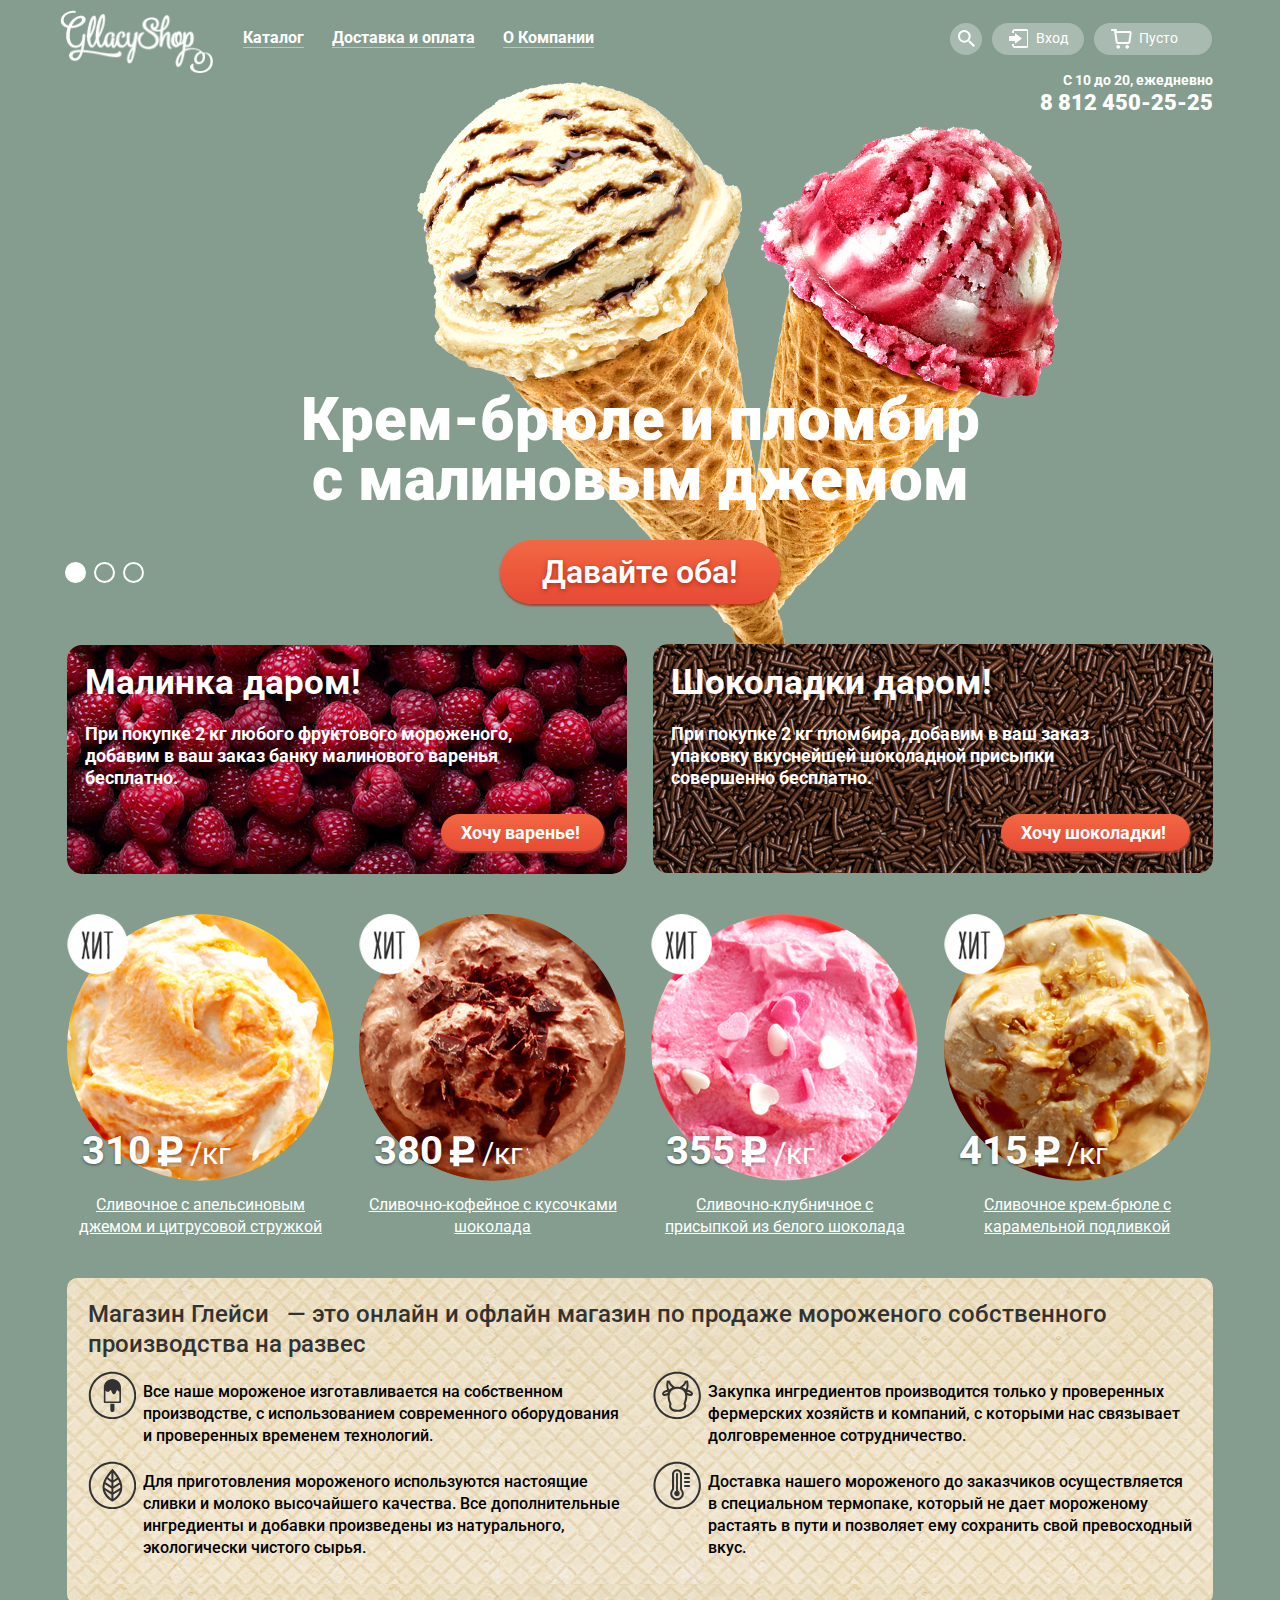
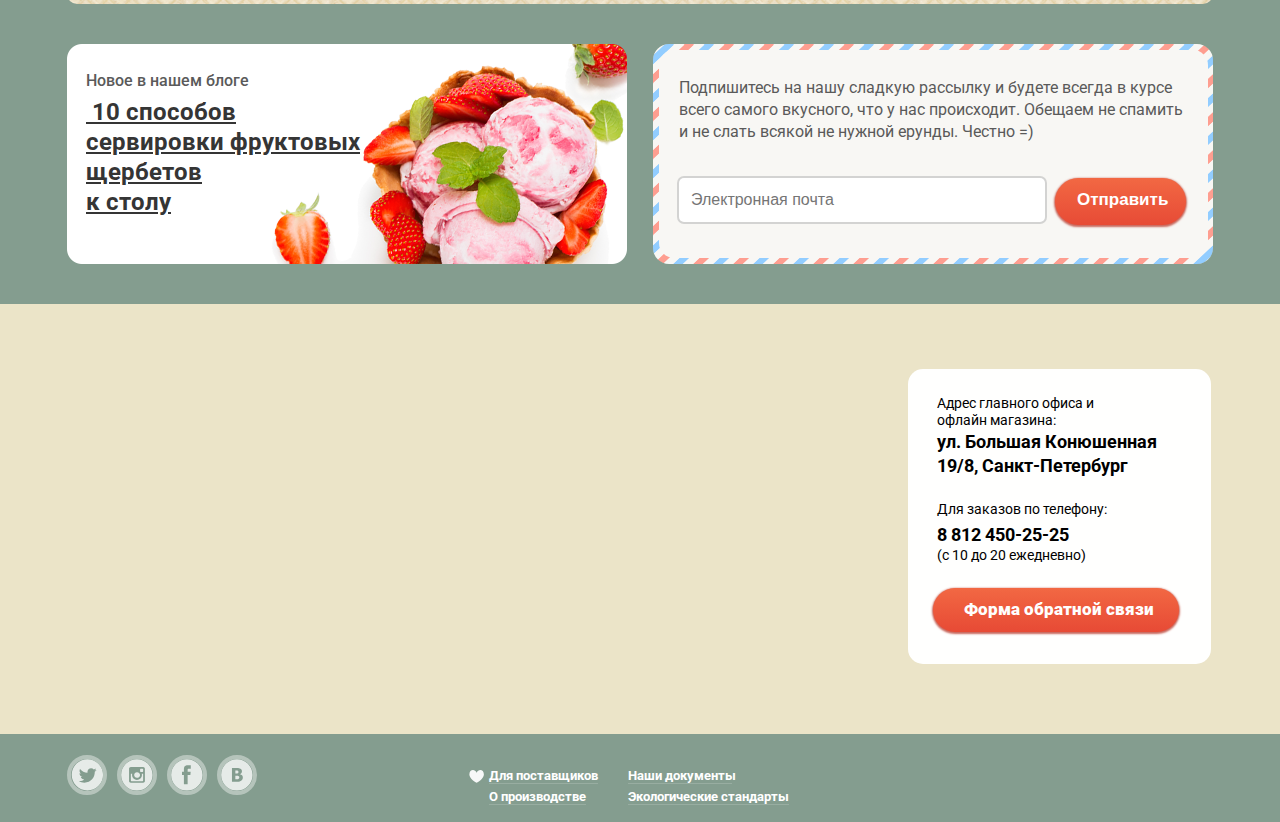
==== index.html @ 2a4ce45d "Добавил интерактивную карту с собственной меткой, подправил стили" ====
<!Doctype html>
<html lang="ru">
  <head>
    <meta charset="utf-8">
    <title>Магазин Гллейси</title>
    <link href='https://fonts.googleapis.com/css?family=Roboto:400,500,700,900,300&subset=latin,cyrillic' rel='stylesheet' type='text/css'>
    <link rel="stylesheet" href="css/normalize.css">
    <link rel="stylesheet" href="css/style.css">
  </head>
  <body>
    <input type="radio" name="toggle" id="btn-1" checked>
    <input type="radio" name="toggle" id="btn-2">
    <input type="radio" name="toggle" id="btn-3">
    <div class="container">
      <div class="background">
        <header class="main-header clearfix">
          <nav class="main-navigation clearfix">
            <img class="logo" src="img/logo.png" width="153" height="63" alt="логотип">
            <ul class="main-menu">
              <li class="catalog">
                <a class="catalog-link btn" href="#">Каталог</a>
                <ul class="sub-menu">
                  <li><a class="news" href="#">Новинки</a></li>
                  <li> <a href="catalog.html">Сливочное</a></li>
                  <li><a href="#">Щербеты</a></li>
                  <li><a href="#">Фруктовый лед</a></li>
                  <li><a class="melorin" href="#">Мелорин</a></li>
                </ul>
              </li>
              <li><a class="btn" href="#">Доставка и оплата</a></li>
              <li><a class="btn" href="#">О Компании</a></li>
            </ul>
          </nav>
          <div class="user-block">
            <ul>
              <li class="search">
                <a class="search-link" href="#">поиск</a>
                <form class="search-form" action="url" method="get">
                  <input class="form-field" id="search" type="search" name="site-search" placeholder="Что ищем?">
                  <label class="login-form__label" for="login">Что ищем?</label>
                </form>
              </li>
              <li class="enter">
                <a href="#">Вход</a>
                <form class="enter-form" action="url" method="get">
                  <div class="form-container">
                    <input class="form-field" id="login" type="email" name="email" placeholder="Электронная почта" required>
                    <label class="login-form__label" for="login">Электронная почта</label>
                  </div>
                  <div class="form-container">
                    <input class="form-field" id="pass" type="password" name="password" placeholder="Пароль" required>
                    <label class="login-form__label" for="pass">Пароль</label>
                  </div>
                  <input type="submit" value="Войти">
                  <div class="wrapper-link">
                    <a href="#">Забыли пароль?</a>
                    <a href="#">Новая регистрация</a>
                  </div>
                </form>
              </li>
              <li class="basket">
                <a class="empty" href="#">Пусто</a>

              </li>
            </ul>
            <div class="contacts">
              <p>С 10 до 20, ежедневно</p>
              <p>8 812 450-25-25</p>
            </div>
          </div>
        </header>
        </div>
        <main>
          <div class="background">
            <div class="slider">
              <div class="slide" id="slide1">
                <p class="slide-title">Крем-брюле и пломбир с малиновым джемом</p>
                <a class="slide-btn" href="#">Давайте оба!</a>
              </div>
               <div class="slide" id="slide2">
                <p class="slide-title">Шоколадный плобмир и лимонный сорбет</p>
                <a class="slide-btn" href="#">Давайте оба!</a>
              </div>
               <div class="slide" id="slide3">
                <p class="slide-title">Пломбир с помадкой и клубничный щербет</p>
                <a class="slide-btn" href="#">Давайте оба!</a>
              </div>
              <div class="slider-buttons">
                <label for="btn-1"></label>
                <label for="btn-2"></label>
                <label for="btn-3"></label>
              </div>
            </div>
            <div class="free clearfix">
              <section class="left-sale">
                <h1>Малинка даром!</h1>
                <p>При покупке 2 кг любого фруктового мороженого, добавим в ваш заказ банку малинового варенья бесплатно.</p>
                <a href="#">Хочу варенье!</a>
              </section>
              <section class="right-sale">
                <h1>Шоколадки даром!</h1>
                <p>При покупке 2 кг пломбира, добавим в ваш заказ упаковку вкуснейшей шоколадной присыпки совершенно бесплатно.</p>
                <a href="#">Хочу шоколадки!</a>
              </section>
            </div>
            <div class="hit">
              <div class="ice ice-sale">
                <img class="icecream" src="img/round-ice.png" width="267" height="267" alt="мороженное">
                <p class="price">
                  <span class="cost">310<img src="img/icon-ruble.svg" width="31" height="36" alt="ruble"></span>/кг
                </p>
                <a class="hitlink" href="#">Сливочное с апельсиновым джемом и цитрусовой стружкой</a>
                <a class="quick-view" href="#">Быстрый просмотр</a>
                <div class="view-wrapper"></div>
              </div>
              <div class="ice ice-sale">
                <img class="icecream" src="img/round-ice2.png" width="267" height="267" alt="мороженное">
                <p class="price">
                  <span class="cost">380<img src="img/icon-ruble.svg" width="31" height="36" alt="ruble"></span>/кг
                </p>
                <a class="hitlink" href="#">Сливочно-кофейное с кусочками шоколада</a>
                <a class="quick-view" href="#">Быстрый просмотр</a>
                <div class="view-wrapper"></div>
              </div>
              <div class="ice ice-sale">
                <img class="icecream" src="img/round-ice3.png" width="267" height="267" alt="мороженное">
                <p class="price">
                  <span class="cost">355<img src="img/icon-ruble.svg" width="31" height="36" alt="ruble"></span>/кг
                </p>
                <a class="hitlink" href="#">Сливочно-клубничное с присыпкой из белого шоколада</a>
                <a class="quick-view" href="#">Быстрый просмотр</a>
                <div class="view-wrapper"></div>
              </div>
              <div class="ice ice-sale">
                <img class="icecream" src="img/round-ice4.png" width="267" height="267" alt="мороженное">
                <p class="price">
                  <span class="cost">415<img src="img/icon-ruble.svg" width="31" height="36" alt="ruble"></span>/кг
                </p>
                <a class="hitlink" href="#">Сливочное крем-брюле с карамельной подливкой</a>
                <a class="quick-view" href="#">Быстрый просмотр</a>
                <div class="view-wrapper"></div>
              </div>
            </div>
            <article class="about-us clearfix">
              <h2>Магазин Глейси &nbsp; — это онлайн и офлайн магазин по продаже мороженого собственного производства на развес</h2>
              <div class="column-left">
                <p>
                  Все наше мороженое изготавливается на собственном производстве, с использованием современного оборудования и проверенных временем технологий.
                </p>
                <p>
                  Для приготовления мороженого используются настоящие сливки и молоко высочайшего качества. Все дополнительные ингредиенты и добавки произведены из натурального, экологически чистого сырья.
                </p>
              </div>
              <div class="column-right">
                <p>
                  Закупка ингредиентов  производится только у проверенных фермерских хозяйств и компаний, с которыми нас связывает долговременное сотрудничество.
                </p>
                <p>
                  Доставка нашего мороженого до заказчиков осуществляется в специальном термопаке, который не дает мороженому растаять в пути и позволяет ему сохранить свой превосходный вкус.
                </p>
              </div>
            </article>
            <div class="usefull-info clearfix">
              <div class="blog">
                <h3>Новое в нашем блоге</h3>
                <a href="#"> &nbsp;10 способов сервировки фруктовых щербетов<br> к столу</a>
              </div>
              <div class="mail-delivery">
                <div class="message-wrapper">
                  <p>
                    Подпишитесь на нашу сладкую рассылку и будете всегда в курсе всего самого вкусного, что у нас происходит. Обещаем не спамить и не слать всякой не нужной ерунды. Честно =)
                  </p>
                  <form class="message-delivery" action="url" method="get">
                    <input class="form-field" id="mail" type="email" name="email" placeholder="Электронная почта" required>
                    <label class="login-form__label" for="mail">Электронная почта</label>
                    <input type="submit" value="Отправить">
                  </form>
                </div>
              </div>
            </div>
          </div>
          <div class="map" id="map" style="width: 100%; height: 430px;">
          </div>
          <div class="background">
            <div class="contacts-form">
              <p>
                Адрес главного офиса и <br> офлайн магазина:
              <span>ул. Большая Конюшенная 19/8, Санкт-Петербург</span>
              </p>
              <p>Для заказов по телефону:
              <span>8 812 450-25-25</span>
                (с 10 до 20 ежедневно)</p>
              <a class="contact-btn" href="#">Форма обратной связи</a>
              <form class="feedback" action="url" method="get">
                <p>Мы обязательно вам ответим!</p>
                <a class="feedback-btn" href="#">Закрыть</a>
                <div class="form-container">
                  <input class="form-field" id="name" type="text" name="username" placeholder="Как вас зовут?" required>
                  <label class="login-form__label" for="name">Как вас зовут?</label>
                </div>
                <div class="form-container">
                  <input class="form-field" id="post" type="email" name="email" placeholder="Ваша почта для ответа?" required>
                  <label class="login-form__label" for="post">Ваша почта для ответа?</label>
                </div>
                <div class="form-container">
                  <textarea class="form-field" id="area" placeholder="Напишите что-нибудь..."></textarea>
                  <label class="login-form__label" for="area">Напишите что-нибудь...</label>
                </div>
                <div class="feed-btn-wrapper">
                  <input type="submit" value="Отправить">
                </div>
              </form>
            </div>
          </div>
        </main>
        <div class="background">
          <footer class="clearfix">
            <section class="social-links">
              <a class="social-btn social-btn-tw" href="#">Твиттер</a>
              <a class="social-btn social-btn-inst" href="#">Инстаграм</a>
              <a class="social-btn social-btn-fb" href="#">Facebook</a>
              <a class="social-btn social-btn-vk" href="#">ВКонтакте</a>
            </section>
            <section class="bsns-contacts">
              <div class="production">
              <a class="supplier" href="#">Для поставщиков</a>
              <a href="#">О производстве</a>
            </div>
            <div class="docs">
              <a href="#">Наши документы</a>
              <a href="#">Экологические стандарты</a>
            </div>
            </section>
          </footer>
        </div>
      </div>
    <div class="slider-preload2"></div>
    <div class="slider-preload3"></div>
    <script src="https://api-maps.yandex.ru/2.1/?lang=tr_TR" type="text/javascript"></script>
    <script type="text/javascript" src="js/script.js"></script>
  </body>
</html>
---- css/style.css ----
body {
  min-width: 1200px;
  font: 16px Roboto, Verdana, sans-serif;
  line-height: 1.4em;
  color: #000;
  background-color: #8da798;
  word-wrap: break-word;
  margin: 0 auto;
}

.background {
  position: relative;
  width: 1146px;
  margin: 0 auto;
  padding: 0 25px;
}

.clearfix::after {
  content: "";
  display: table;
  clear: both;
}

h1 {
  margin: 0;
  font-weight: bold;
  font-size: 35px;
  line-height: 41px;
}

h2 {
  font-size: 24px;
  line-height: 30px;
}


/* Slider */

body > input[type="radio"] {
  display: none;
}

.container {
  background-repeat: no-repeat;
  background-position: 416px 82px;
  transition: background-image 0.5s ease, background-color 0.5s ease;
}

.container input[type="radio"] {
  display: none;
}

.slider {
  position: relative;
  padding-top: 275px;
  margin-bottom: 40px;
  text-align: center;
  color: #fff;
}

.slide-title {
  width: 700px;
  margin: 0 auto;
  margin-bottom: 30px;
  font-weight: 900;
  font-size: 60px;
  line-height: 60px;
}

.slide-btn {
  display: inline-block;
  padding: 10px 42px;
  font-weight: 600;
  font-size: 32px;
  line-height: 44px;
  vertical-align: top;
  color: #fff;
  text-decoration: none;
  text-shadow: 0 2px 5px rgba(160, 32, 11, 0.76);

  background: #f26843;
  background:    -moz-linear-gradient(top, #f26843 0%, #e74a35 100%);
  background: -webkit-linear-gradient(top, #f26843 0%, #e74a35 100%);
  background:         linear-gradient(to bottom, #f26843 0%, #e74a35 100%);
  border-radius: 100px;
  box-shadow: 0 2px 2px rgba(172, 16, 0, 0.64);
}

.slide-btn:hover {
  background:    -moz-linear-gradient(top, #f58669 0%, #ec6f5e 100%);
  background: -webkit-linear-gradient(top, #f58669 0%, #ec6f5e 100%);
  background:         linear-gradient(to bottom, #f58669 0%, #ec6f5e 100%);
  box-shadow: 0 2px 2px rgba(172, 16, 0, 1);
}

.slide-btn:active {
  background:    -moz-linear-gradient(top, #d84732 0%, #e1613e 100%);
  background: -webkit-linear-gradient(top, #d84732 0%, #e1613e 100%);
  background:         linear-gradient(to bottom, #d84732 0%, #e1613e 100%);
  box-shadow: inset 0 2px 2px rgba(172, 16, 0, 1);
}

.slider-buttons {
  position: absolute;
  bottom: 20px;
  left: -2px;
  z-index: 20;
  font-size: 0;
}

.slider-buttons label {
  display: inline-block;
  width: 17px;
  height: 17px;
  margin-right: 8px;

  vertical-align: top;

  background-color: transparent;
  border: 2px solid #ffffff;
  border-radius: 50%;
  cursor: pointer;
}

.slider-buttons label:hover {
  background-color: rgba(255,255,255,.3);
}

.slide {
  display: none;
}

#btn-1:checked ~ .container #slide1,
#btn-2:checked ~ .container #slide2,
#btn-3:checked ~ .container #slide3 {
  display: block;
}

#btn-1:checked ~ .container label[for="btn-1"],
#btn-2:checked ~ .container label[for="btn-2"],
#btn-3:checked ~ .container label[for="btn-3"] {
  background-color: #ffffff;
}

#btn-1:checked ~ .container {
  background-color: #849d8f;
  background-image: url("../img/slider-ice-1.png");
}

#btn-2:checked ~ .container {
  background-color: #8996a6;
  background-image: url("../img/slider-ice-2.png");

}

#btn-3:checked ~ .container {
  background-color: #9d8b84;
  background-image: url("../img/slider-ice-3.png");
}

.site-wrapper:before,
.site-wrapper:after {
  content: "";
  visibility: hidden;
}

.site-wrapper:before,
.site-wrapper:after {
  background-image: url("../img/slider-ice-1.png");
}

.site-wrapper:after {
  background-image: url("../img/slider-ice-2.png");
}

/* Header */

.main-header {
  width: 1146px;
  font-size: 0px;
}

.main-navigation {
  float: left;
  width: 750px;
  font-size: 0;
}

.logo {
  width: 153px;
  margin-top: 10px;
  margin-left: -7px;
}

.main-menu {
  display: inline-block;
  margin-top: 23px;
  padding-left: 16px;
  font-size: 0px;
  vertical-align: top;
  list-style: none;
}

.main-menu > li {
  position: relative;
  display: inline-block;
  padding-bottom: 7px;
  vertical-align: top;
  font-size: 16px;
  line-height: 18px;
  font-weight: bold;
}

.main-menu .btn {
  position: relative;
  display: block;
  padding: 6px 14px;
  color: #fff;
  border-radius: 15px;
  text-decoration: none;
}

.main-menu .btn:after {
  position: absolute;
  bottom: 5px;
  right: 14px;
  left: 14px;
  display: block;
  background-color: #b2cabd;
  height: 1px;
  content: "";
}

.main-menu .btn:hover:after,
.main-menu .btn:active:after {
  display: none;
}

.main-menu > li:hover .btn {
  background: #ededed;
  color: #333;
}

.main-menu .catalog-link:active {
  background-color: #ededed;
}

.main-menu .btn:active {
  background: #ededed;
  box-shadow: inset 0 2px 1px #696969;
}

.main-menu .active {
  background: #d07058;
}

.main-menu .active.btn:after{
  display: none;
}

.catalog:hover .sub-menu {
  display: block;
}

.sub-menu {
  position: absolute;
  left: -6px;
  z-index: 3;
  display: none;
  width: 143px;
  margin-top: 7px;
  padding: 0px;
  font-size: 14px;
  line-height: 16px;
  list-style: none;
  background-color: #f8f7f4;
  border-radius: 6px;
  box-shadow: 0 15px 20px 1px rgba(0, 0, 0, 0.4);
}

.sub-menu a {
  display: block;
  margin: 0px;
  padding-top:10px;
  padding-bottom:6px;
  padding-left: 20px;
  color: #323232;
  text-decoration: none;
  font-weight: normal;
}


.sub-menu .news {
  position: relative;
  margin-bottom: 6px;
  font-weight: bold;
  border-top-left-radius: 6px;
  border-top-right-radius: 6px;
}

.sub-menu .news:after {
  position: absolute;
  left: 7px;
  bottom: -7px;
  height: 1px;
  width: 128px;
  background: #d1d0ce;
  content: "";
}

.sub-menu .melorin {
 padding-bottom: 13px;
 border-bottom-left-radius: 6px;
 border-bottom-right-radius: 6px;
}

.sub-menu a:hover {
  background: #fbded7;
}

.sub-menu a:active {
  background: #f6b5a5;
}

.sub-menu .active {
  color: #fff;
  background: #d07058;
}

.user-block {
  float: right;
  min-width: 350px;
  margin-top: 23px;
}

.user-block ul {
  padding: 0px;
  margin-left: 7px;
  font-size: 0px;
  vertical-align: top;
  list-style: none;
}

.user-block li {
  margin-right: 10px;
  padding-bottom: 5px;
  display: inline-block;
  font-size: 14px;
  line-height: 16px;
  vertical-align: top;
}

.user-block li:last-child {
  margin-right: 0px;
}

.search {
  position: relative;
  padding-left: 80px;
}

.search-link {
  position: relative;
  display: block;
  width: 32px;
  height: 32px;
  font-size: 0;
  background-color: rgba(255, 255, 255, 0.3);
  border-radius: 50%;
}

.search:hover .search-link {
  background: #f8f7f4;
}

.search:hover .search-link:before {
  background: url("../img/icon-search-hover.svg") no-repeat;
}

.search a:before {
  position: absolute;
  top: 7px;
  left: 8px;
  display: block;
  width: 32px;
  height: 32px;
  background: url("../img/icon-search.svg") no-repeat;
  content: "";
}

.search:hover .search-form {
  display: block;
}

.search-form {
  position: absolute;
  top: 35px;
  left: -228px;
  display: none;
  width: 341px;
  background: #f8f7f4;
  border-radius: 8px;
  box-shadow: 0 15px 20px 1px rgba(0, 0, 0, 0.4);
}

.search-form input[type="search"] {
  box-sizing: border-box;
  width: 310px;
  margin: 20px 15px;
  padding: 10px 13px;
  font-size: 14px;
  line-height: 24px;
  color: #323232;
  border: none;
  box-shadow: 0 0 0 2px #d3d3d2;
  border-radius: 5px;
}

.enter {
  position: relative;
}

.enter > a {
  position: relative;
  display: block;
  padding: 7px 16px 9px 44px;
  color: #ffffff;
  text-decoration: none;
  background-color: rgba(255, 255, 255, 0.3);
  border-radius: 20px;
}

.enter > a:before {
  position: absolute;
  top: 6px;
  left: 16px;
  display: block;
  width: 20px;
  height: 19px;
  background: url("../img/icon-enter.svg") no-repeat;
  content: "";
}

.enter:hover > a {
  color: #323232;
  background: #f8f7f4;
}

.enter:hover > a:before {
  background: url("../img/icon-enter-hover.svg") no-repeat;
}

.enter:hover .enter-form {
  display: block;
}

.enter-form {
  position: absolute;
  top: 35px;
  left:-182px;
  z-index: 2;
  display: none;
  width: 277px;
  min-height: 215px;
  font-size: 0;
  background: #f8f7f4;
  border-radius: 8px;
  box-shadow: 0 15px 20px 1px rgba(0, 0, 0, 0.4);

}

.form-container {
  position: relative;
}

.message-delivery {
  position: relative;
}

.enter-form input[type="email"],
.enter-form input[type="password"] {
  box-sizing: border-box;
  width: 240px;
  margin: 21px 19px 0px 19px;
  padding: 9px 13px;
  font-size: 14px;
  line-height: 24px;
  color: #323232;
  box-shadow: 0 0 0 2px #d3d3d2;
  border: none;
  border-radius: 5px;
}

.form-field:focus + .login-form__label{
  top: 1px;
  left: 25px;
  opacity: 1;
  font-size: 11px;
  color: #5b9ddf;
}



.message-delivery .form-field:focus + .login-form__label {
  top: -20px;
}

.feedback .form-field:focus + .login-form__label {
  top: -20px;
}

.form-field:not(:placeholder-shown) + .login-form__label{
  top: 1px;
  left: 25px;
  opacity: 1;
  font-size: 11px;
  color: #9a9a9a;
}

.login-form__label{
    display: block;
    position: absolute;
    top: 10px;
    left: 10px;
    transition: top 0.7s ease, opacity 0.7s ease;
    opacity: 0;
    color: #f8f7f4;
    font-size: 14px;
    cursor: text;
}



input::-webkit-input-placeholder       {opacity: 1; transition: opacity 0.7s ease;}
input::-moz-placeholder                {opacity: 1; transition: opacity 0.7s ease;}
input:-moz-placeholder                 {opacity: 1; transition: opacity 0.7s ease;}
input:-ms-input-placeholder            {opacity: 1; transition: opacity 0.7s ease;}
input:focus::-webkit-input-placeholder {opacity: 0; transition: opacity 0.7s ease;}
input:focus::-moz-placeholder          {opacity: 0; transition: opacity 0.7s ease;}
input:focus:-moz-placeholder           {opacity: 0; transition: opacity 0.7s ease;}
input:focus:-ms-input-placeholder      {opacity: 0; transition: opacity 0.7s ease;}
input:focus:placeholder { color:transparent; }


.enter-form input[type="submit"] {
  display: inline-block;
  margin: 19px 19px 0px 19px;
  padding: 10px 25px;
  font-size: 18px;
  line-height: 24px;
  color: #fefefe;
  vertical-align: top;
  background-image: linear-gradient(to bottom, #f26843 0%, #e74b36 100%);
  border: 0;
  border-radius: 20px;
  box-shadow: 0 1px 2px 1px #c9685d;
  cursor: pointer;
}


.enter .wrapper-link {
  display: inline-block;
  width: 120px;
  margin-top: 17px;
  font-size: 13px;
  line-height: 24px;
  vertical-align: top;
}

.wrapper-link a{
  color: #7a7a78;
}

.wrapper-link a:hover,
.wrapeer-link a:active {
  color: #e84d37;
}

.basket {
  position: relative;
}

.basket > a {
  position: relative;
  display: block;
  width: 73px;
  padding: 7px 0px 9px 45px;
  color: #ffffff;
  background-color: rgba(255, 255, 255, 0.3);
  border-radius: 20px;
  text-decoration: none;
}

.basket > a.empty:before {
  position: absolute;
  left: 17px;
  top: 6px;
  display: block;
  width: 21px;
  height: 20px;
  background: url("../img/icon-basket.svg") no-repeat;
  content: "";
}

.basket > a.full:before {
  position: absolute;
  left: 17px;
  top: 6px;
  display: block;
  width: 21px;
  height: 20px;
  background: url("../img/icon-basket-full.svg") no-repeat;
  content: "";
}

.basket:hover > a {
  color: #323232;
  background: #f8f7f4
}

.basket:hover > a.empty:before {
  background: url("../img/icon-basket-hover.svg") no-repeat;
}


.basket:hover > a.empty:before {
  background: url("../img/icon-basket-full.svg") no-repeat;
}

.basket:hover .basket-form {
  display: block;
}

.basket-form {
  position: absolute;
  top: 35px;
  left: -422px;
  z-index: 2;
  display: none;
  width: 540px;
  color: #333333;
  background: #f8f7f4;
  border-radius: 5px;
  box-shadow: 0 15px 20px 1px rgba(0, 0, 0, 0.4);
}

.product {
  padding-top: 20px;
  font-size: 0px;
  line-height: 0px;
}

.product img {
  border-radius: 50%;
}

.product a {
  position: relative;
  display: inline-block;
  padding-left: 40px;
  padding-top: 10px;
  font-size: 0px;
  line-height: 16px;
  vertical-align: top;
}

.product a:before, .product a:after {
  position: absolute;
  top: 17px;
  left: 15px;
  width: 14px;
  height: 1px;
  background: #000;
  content: "";
}

.product a:before {
  transform: rotate(45deg);
}

.product a:after {
  transform: rotate(-45deg);
}

.product span {
  display: inline-block;
  padding-top: 10px;
  vertical-align: top;
  font-size: 13px;
  line-height: 16px;
}

.product span:first-of-type {
  width: 220px;
  margin-left: 13px;
  margin-right: 29px
}

.product span:nth-of-type(2) {
  margin-right: 28px;
}

.total-price {
  position: relative;
  margin-top: 30px;
  padding: 0 14px;
  font-size: 15px;
  line-height: 18px;
  text-align: right;
}

.total-price:before {
  position: absolute;
  top: -14px;
  left: 15px;
  width: 510px;
  height: 1px;
  background: #cacac7;
  content: "";
}

.btn-wrapper {
  display: block;
  margin-top: 15px;
  margin-right: 15px;
  margin-bottom: 20px;
  text-align: right;
}

.btn-wrapper input[type="submit"] {
  padding: 10px 15px;
  color: #fff;
  font-size: 18px;
  line-height: 24px;
  border: 0;
  border-radius: 25px;
  background-image: linear-gradient(to bottom, #f26843 0%, #e74b36 100%);
  box-shadow: 0 1px 2px 1px #c9685d;
  cursor: pointer;
}

.contacts {
  float: left;
  width: 350px;
  margin-top: 12px;
  color: #fff;
  text-align: right;

}

.contacts p:first-child {
  margin: 0;
  font-size: 14px;
  line-height: 16px;
  font-weight: bold;
}

.contacts p:last-child {
  font-size: 22px;
  line-height: 24px;
  margin: 0;
  margin-top: 3px;
  font-weight: 900;
}

/*index.html*/


.free {
  margin-bottom: 40px;
}

.left-sale {
  box-sizing: border-box;
  float: left;
  width: 560px;
  padding-top: 18px ;
  padding-right: 23px ;
  padding-left: 18px;
  color: #fff;
  border-radius: 15px;
  background-color: #bd2d45;
  background: url("../img/bg-raspberry.png") no-repeat;
  background-position: 22% center;

}

.left-sale p {
  margin: 20px 30px 25px 0px;
  font-size: 18px;
  line-height: 22px;
  font-weight: bold;
}

.left-sale a {
  box-sizing: border-box;
  float: right;
  margin-bottom: 23px;
  padding: 10px 24px 10px 20px;
  color: #fff;
  font-size: 18px;
  line-height: 17px;
  font-weight: bold;
  text-decoration: none;
  border-radius: 25px;
  background-image: linear-gradient(to top, #e74a35 0%, #f26843 100%);
  box-shadow: 1px 2px 2px 0 #9e4535;
}

.right-sale {
  box-sizing: border-box;
  float: right;
  width: 560px;
  padding-top: 18px ;
  padding-right: 23px ;
  padding-left: 18px;
  color: #fff;
  border-radius: 15px;
  background-color: #6c4029;
  background: url("../img/bg-chocolate.png") no-repeat;
  background-position: 81% 46%;
}


.right-sale p {
  margin: 20px 30px 25px 0px;
  font-size: 18px;
  line-height: 22px;
  font-weight: bold;
}

.right-sale a {
  box-sizing: border-box;
  float: right;
  margin-bottom: 23px;
  padding: 10px 24px 10px 20px;
  color: #fff;
  font-size: 18px;
  line-height: 17px;
  font-weight: bold;
  text-decoration: none;
  border-radius: 25px;
  background-image: linear-gradient(to top, #e74a35 0%, #f26843 100%);
  box-shadow: 1px 2px 2px 0 #9e4535;
}

.left-sale a:hover,
.right-sale a:hover {
  background-image: linear-gradient(to top, #ec6e5d 0%, #f58669 100%);
  box-shadow: 0 1px 2px #ac1000;
}

.left-sale a:active,
.right-sale a:active {
  background-image: linear-gradient(to top, #e1613e 0%, #d74531 100%);
  box-shadow: inset 0 2px 2px #942718;
}

.hit {
  margin-bottom: 3.49%;
  font-size: 0px;
  z-index: 4;
}

.ice:hover .view-wrapper, .ice:hover .quick-view {
  display: block;
}

.ice:hover .ice-name {
  text-decoration: none;
}

.ice {
  position: relative;
  display: inline-block;
  width: 267px;
  margin-right: 2.2%;
  margin-bottom: 40px;
  font-size: 16px;
  line-height: 22px;
  vertical-align: top;
}

.ice img {
  z-index: 2;
}

.ice:nth-child(4n) {
  margin-right: 0px;
}



.ice:last-child,
.ice:nth-last-child(2),
.ice:nth-last-child(3),
.ice:nth-last-child(4) {
  margin-bottom: 0;
}

.icecream {
  position: relative;
  margin-bottom: 7px;
  border-radius: 50%;
  z-index: 3;
}

.ice-sale {
  position: relative;
  z-index: 3
}

.ice-sale:before {
  position: absolute;
  z-index: 4;
  width: 22.84%;
  height: 22.84%;
  background: url("../img/hit.png") no-repeat;
  content: "";
}

.price {
  position: absolute;
  top: 214px;
  left: 15px;
  margin: 0px;
  color: #fff;
  font-size: 30px;
  line-height: 45px;
  z-index: 3;
}

.price img {
  width: 31px;
  height: 36px;
  margin-bottom: 2px;
  margin-left: 4px;
  margin-right: 4px;
  vertical-align: middle;

}

.cost {
  font-size: 40px;
  font-weight: bold;
  z-index: 3;
  text-shadow: 0 1px 3px rgba(0, 0, 0, 0.5);
}

.ice a {
  position: relative;
  display: block;
  color: #fff;
  z-index: 3;
  font-size: 16px;
  line-height: 22px;
  text-align: center;
  padding: 0px 5px;
}

.view-wrapper {
  position: absolute;
  display: none;
  top: -5px;
  left:-5px;
  z-index: 1;
  width: 105%;
  height: 125%;
  text-decoration: none;
  border-radius: 10px;
  background-color: rgba(255,255,255,0.3);
}



.ice .ice-name {
  position: relative;
  z-index: 3;
}

.ice .quick-view {
  position: absolute;
  bottom: -60px;
  left: 35px;
  z-index: 4;
  display: none;
  padding: 12px 20px;
  font-size: 18px;
  line-height: 24px;
  text-decoration: none;
  border-radius: 25px;
  background-image: linear-gradient(to bottom, #f26843 0%, #e74b36 100%);
  box-shadow: 0 2px 2px 0 #be401a;
}

.quick-view:hover,
.btn-wrapper input[type="submit"]:hover,
.enter-form input[type="submit"]:hover,
.left-sale a:hover,
.right-sale a:hover,
.message-wrapper input[type="submit"]:hover,
.contacts-form .contact-btn:hover,
.feed-btn-wrapper input[type="submit"]:hover {
  background-image: linear-gradient(to top, #ec6e5d 0%, #f58669 100%);
  box-shadow: 0 20px 20px rgba(0, 0, 0, 0.4);

}

.quick-view:active,
.btn-wrapper input[type="submit"]:active,
.enter-form input[type="submit"]:active,
.left-sale a:active,
.right-sale a:active,
.message-wrapper input[type="submit"]:active,
.contacts-form .contact-btn:active,
.feed-btn-wrapper input[type="submit"]:active {
  background: linear-gradient(to bottom, #d84732 0%, #e1613e 100%);
  box-shadow: inset 0 2px 2px rgba(172, 16, 0, 1);
}

.about-us {
  box-sizing:border-box;
  width: 1146px;
  padding: 21px;
  margin-bottom: 40px;
  background-color: #ede2c8;
  background: #ede0c3 url("../img/waffle-pattern.png");
  border-radius: 10px;
}

.about-us h2 {
  margin: 0;
  margin-bottom: 22px;
  color: #323232;
  /*margin-left: 20px;*/
  margin-right: 20px;
  font-weight: 500;
}

.column-left {
  box-sizing: border-box;
  float: left;
  margin-right: 1.1%; /*12px*/
  width: 48.86%; /*560px*/
  /*padding-left: 1.74%;/*20px*/*/
}

.column-right {
  box-sizing: border-box;
  float: right;
  margin-left: 1.1%;
  width: 48.86%; /*560px*/
}

.column-left p, .column-right p {
  position: relative;
  margin: 0;
  margin-bottom: 24px;
  padding-left: 55px;
  font-size: 16px;
  line-height: 22px;
  font-weight: 500;
}

.column-left p:before,
.column-right p:before {
  position: absolute;
  top: -10px;
  left: 0px;
  width: 48px;
  height: 48px;
  content: "";
}

.column-left p:nth-child(1):before {
  background: url('../img/icon-ice.svg');
}

.column-left p:nth-child(2):before {
  background: url('../img/icon-leaf.svg');
}


.column-right p:nth-child(1):before {
  background: url('../img/icon-cow.svg');
}

.column-right p:nth-child(2):before {
  background: url('../img/icon-thermometr.svg');
}

.usefull-info {
  margin-bottom: 40px;
}

.blog {
  box-sizing: border-box;
  float: left;
  width: 560px;
  min-height: 220px;
  padding: 26px 256px 0px 19px;
  background: url("../img/bg-raspberry2.png");
}

.blog h3 {
  margin: 0;
  margin-bottom: 5px;
  color: #5a5a5a;
  font-size: 16px;
  font-weight: 500;
}

.blog a {
  display: block;
  color: #353535;
  font-size: 24px;
  font-weight: 700;
  line-height: 30px;
}

.blog a:hover, .blog a:active {
  color: #e84d37;
}

.mail-delivery {
  box-sizing: border-box;
  float: right;
  z-index: 2;
  width: 560px;
  padding: 6px;
  color: #5a5a5a;
  font-weight: 400px;
  border-radius: 16px;
  background: url("../img/message-pattern.png"), #fff;
}

.message-wrapper {
  box-sizing: border-box;
  width: 549px;
  max-height: 208px;
  padding:11px 20px;
  background-color: #f8f7f4;
  border-radius: 15px;
}

.message-wrapper p {
  margin-bottom: 35px;
  color: #5a5a5a;
  font-size: 16px;
  font-weight: 400;
  line-height: 1.375em;
}

.message-wrapper form {
  font-size: 0px;
}

.feedback.pop-window {
  display: block;
}

.message-wrapper input[type="email"] {
  box-sizing: border-box;
  display: inline-block;
  width: 366px;
  margin: 0;
  margin-right: 10px;
  margin-bottom: 36px;
  padding-top: 10px;
  padding-bottom: 10px;
  padding-left: 12px;
  color: #323232;
  font-size: 16px;
  line-height: 24px;
  vertical-align: top;
  box-shadow: 0 0 0 2px #d3d3d2;
  border: none;
  border-radius: 5px;
}

.message-wrapper input[type="email"]:hover,
.search-form input[type="search"]:hover,
.enter-form input[type="email"]:hover,
.enter-form input[type="password"]:hover,
.feedback input[type="text"]:hover,
.feedback input[type="email"]:hover,
 .feedback textarea:hover {
   box-shadow: 0 0 0 2px #c7c6c5;
   outline: none;
 }

 .message-wrapper input[type="email"]:focus,
 .search-form input[type="search"]:focus,
 .enter-form input[type="email"]:focus,
 .enter-form input[type="password"]:focus,
 .feedback input[type="text"]:focus,
 .feedback input[type="email"]:focus,
 .feedback textarea:focus {
   box-shadow: 0 0 0 2px #8fbdec;
   outline: none;
  }

.message-wrapper input[type="submit"] {
  display: inline-block;
  padding:10px 18px 13px 22px;
  color: #fff;
  font-size: 17px;
  line-height: 24px;
  vertical-align: top;
  font-weight: 700;
  border: 0;
  border-radius: 40px;
  background-color: #e94e37;
  background-image: linear-gradient(to bottom, #f26843 0%, #e74b36 100%);
  box-shadow: 0 1px 2px 1px #c9685d;
  cursor: pointer;
}

.map {
  height: 430px;
  background-color: #ebe4c8;
  background-repeat: no-repeat;
  background-size: 100% 100%;
}

.contacts-form {
  box-sizing: border-box;
  position: absolute;
  bottom: 70px;
  right: 2.3%;
  width: 303px;
  padding: 26px 25px 12px 25px;
  font-weight: 400;
  background-color: rgba(255, 255, 255, 0.98);
  border-radius: 15px;
}

.contacts-form p {
  padding: 0px 4px;
  margin: 0;
  margin-bottom: 23px;
  font-size: 14px;
  line-height: 1.25em;
}

.contacts-form span {
  display: block;
  font-size: 18px;
  line-height: 24px;
  font-weight: bold;
}

.contacts-form p:last-of-type span {
  margin-top: 5px;
}

.contact-btn {
  box-sizing: border-box;
  display: inline-block;
  height: 44px;
  margin-bottom: 20px;
  padding: 9px 25px 13px 31px;
  color: #fefefe;
  font-size: 17px;
  font-weight: 900;
  line-height: 1.5em;
  border: 0;
  background-color: #e84d37;
  background-image: linear-gradient(to top, #e74a35 0%, #f26843 100%);
   box-shadow: 0 1px 2px 1px #c9685d;
  border-radius: 40px;
  cursor: pointer;
  text-decoration: none;
}

@keyframes bounce {
  0%   {
    transform: translateY(-2000px);
  }
  70%  {
    transform: translateY(50px);
  }
  90%  {
    transform: translateY(-20px);
  }
  100% {
    transform: translateY(0);
  }
}


.feedback {
  position: fixed;
  top:10%;
  left:50%;
  right: 50%;
  z-index: 2;
  display: none;
  width: 477px;
  margin-left: -15.5%;
  border-radius: 12px;
  background: #f8f7f4;
  animation: bounce 0.6s;
}

.feedback p {
  display: inline-block;
  margin: 19px 62px 21px 22px;
  font-size: 24px;
  line-height: 28px;
  font-weight: 500;
  vertical-align: top;
}

.feedback a {
  position: relative;
  display: inline-block;
  margin-top: 17px;
  padding-right: 35px;
  font-size: 0;
  vertical-align: top;
}

.feedback a:after,
.feedback a:before {
  position: absolute;
  top: -60px;
  left: 425px;
  width: 23px;
  height: 23px;
  background: #000;
  background: url("../img/icon-del.svg") no-repeat;
  content: "";
}

/*.feedback a:after {
  transform: rotate(45deg);
}

.feedback a:before {
  transform: rotate(-45deg);
}*/


.feedback input[type="text"],
.feedback input[type="email"] {
  box-sizing: border-box;
  display: block;
  width: 267px;
  margin-bottom: 20px;
  margin-left: 24px;
  padding: 10px 15px;
  color: #323232;
  box-shadow: 0 0 0 2px #d3d3d2;
  border: none;
  border-radius: 5px 4px 4px 5px;
}

.feedback textarea {
  box-sizing: border-box;
  margin-bottom: 20px;
  margin-left: 24px;
  width: 428px;
  min-height: 155px;
  color: #323232;
  border: 1px solid #d3d3d2;
  border-radius: 8px;
  resize: none;
}

.feedback .feed-btn-wrapper {
  text-align: right;
}

.feed-btn-wrapper input[type="submit"] {
  box-sizing: border-box;
  width: 139px;
  color: #fff;
  font-size: 18px;
  line-height: 24px;
  padding: 10px 25px;
  margin-right: 24px;
  margin-bottom: 27px;
  border: 10px;
  border-radius: 25px;
  background-image: linear-gradient(to top, #e74a35 0%, #f26843 100%);
  box-shadow: 0 1px 2px 1px #c9685d;
  cursor: pointer;
}

footer {
  margin-top: 20px;
}

footer a:hover,
footer a:active {
  color: #ffbc9e;
}

.social-links {
  float: left;
  width: 267px;
  margin-right: 28px;
  padding:
}

.social-btn {
  display: inline-block;
  width: 32px;
  height: 32px;
  margin-right: 6px;
  font-size: 0;
  border: 4px solid #c2cec7;
  border-radius: 50%;
  opacity: 0.8;
}

.social-btn:hover {
  color: #fff;
  opacity: 1;
}

.social-btn:active {
  opacity: 0.7;
  box-shadow: inset 0 2px 1px #888;
  color: rgba(255, 255, 255, 0.99);
}

.social-btn-tw {
  background-image: url("../img/icon-tw.svg");
   background-repeat: no-repeat;
}

.social-btn-inst {
  background-image: url("../img/icon-inst.svg");
   background-repeat: no-repeat;

}

.social-btn-fb {
  background: url("../img/icon-fb.svg");
   background-repeat: no-repeat;
}

.social-btn-vk {
  background: url("../img/icon-vk.svg");
   background-repeat: no-repeat;
}

.bsns-contacts {
  box-sizing: border-box;
  float: left;
  width: 560px;
  font-size: 0px;
  padding: 13px 127px;
}

.bsns-contacts a {
  position: relative;
  display: block;
  margin-bottom: 3px;
  color: white;
  font-size: 13px;
  line-height: 18px;
  font-weight: 700;
  text-decoration: none;
}

.bsns-contacts a::after {
  position: absolute;
  bottom: 1px;
  right: 0px;
  left: 0px;
  display: block;
  background-color: #98ada1;
  height: 1px;
  content: "";
}

.production a:last-child::after {
  right: 12px;
}

.docs a:first-child::after {
  right: 57px;
}

.bsns-contacts a:hover:after, .bsns-contacts a:active:after  {
   background-color: #ffbc9e;
}

.production .supplier:first-child:before {
   position: absolute;
   margin-top: 3px;
   margin-left: -20px;
   height: 13px;
   width:15px;
   background: url("../img/icon-heart.svg") no-repeat;
   content: "";
}


.production {
  display: inline-block;
  vertical-align: top;
  margin-right: 30px;
  }

  .production a:first-child {
    position: relative;
  }

  .docs {
  box-sizing: border-box;
  display: inline-block;
  vertical-align: top;
}

/* catalog.html */

.breadcrumbs {
  float: left;
  width: 560px;
  margin-bottom: 2px;
  margin-top: 15px;
  font-family: "roboto-regular";
  font-size: 0px;
  line-height: 0;
}

.breadcrumbs ul {
  display: inline-block;
  padding: 0;
  font-size: 0;
  line-height: 0;
  vertical-align: top;
  list-style: none;
}

.breadcrumbs li {
  position: relative;
  display: inline-block;
  padding-right: 20px;
  color: white;
  font-size: 14px;
  line-height: 16px;
  font-weight: 400;
  vertical-align: top;
}

.breadcrumbs li::after {
    position: absolute;
    top: -1px;
    right: 7px;
    display: block;
    content: "»";
}

.breadcrumbs li:last-child::after {
  content: "";
}

.breadcrumbs a {
  position: relative;
  color: #fff;
  margin: 0;
  padding: 0;
  text-decoration: none;
}

.breadcrumbs a::after {
  position: absolute;
  bottom: 1px;
  right: 0px;
  left: 0px;
  display: block;
  background-color: #aebeb5;
  height: 1px;
  content: "";
}

.breadcrumbs a:hover,
.breadcrumbs a:active {
  color: #ffbc9e;
}

.bsns-contacts a:hover:after, .bsns-contacts a:active:after  {
   background-color: #ffbc9e;
  }

.catalog-heading {
  color: white;
  font-size: 35px;
  font-weight: 700;
  line-height: 1.875em;
  margin-bottom: 28px;
}

.choice-form {
  box-sizing: border-box;
  width: 860px;
  margin-bottom: 40px;
  color: #fff;
  font-size: 0px;
  font-weight: normal;
}

.choice-form input,
.choice-form select,
.choice-form label {
  display: block;
}

.choice-wrapper {
  position: relative;
  display: inline-block;
  border-radius: 40px;
  font-size: 14px;
  line-height: 16px;
  margin-right: 16px;
  margin-bottom: 18px;
  vertical-align: top;
}

.choice-form p {
  margin: 0;
  margin-bottom: 6px;
  margin-left: 16px;
}

.choice-form select {
  display: block;
  padding: 10px 32px 10px 14px;
  color: #fff;
  font-size: 16px;
  line-height: 18px;
  border-radius: 20px;
  border: 0px;
  background-color: rgba(255,255,255,0.3);
  -webkit-appearance: none;
  -moz-appearance: none;
  -ms-appearance: none;
  appearance: none;
  cursor: pointer;
}

.choice-form select:hover {
   color: #323232;
   background-color: #ffffff;
}

.choice-wrapper:first-child:after{
  position: absolute;
  top: 40px;
  right: 15px;
  border-top: 4px solid #fff;
  border-right: 4px solid transparent;
  border-left: 4px solid transparent;
  cursor: pointer;
  content: "";
}

.choice-form select:hover {
  background-color: white;
  color: #343434;
  font-size: 16px;
}

.price-controls label {
  display: inline-block;
  color: #fff;
  font-size: 16px;
  line-height: 18px;
  vertical-align: top;
  cursor: pointer;
}

.price-controls input {
  display: inline-block;
  width: 40px;
  color: inherit;
  vertical-align: top;
  text-align: center;
  border: none;
  background: none;
  outline: none;
  cursor: pointer;
  margin-bottom: 2px;
}

.price-controls {
  padding-left: 15px;
  margin-right: 15px;
  color: #fff;
  font-size: 0px;
}

.price-controls span {
  font-size: 14px;
}

.range-controls {
  position: relative;
  padding: 17px 15px;
  border-radius: 20px;
  background: rgba(255, 255, 255, 0.3);
}

.filter-price__scale {
  box-sizing: border-box;
  width: 100%;
  height: 4px;
  background-color: rgba(255, 255, 255, 0.5);
  cursor: pointer;
}

.filter-price__range {
  position: relative;
  margin-left: 20%;
  width: 51%;
  height: inherit;
  background-color: #f8f7f4;
}

.filter-price__toggle {
  position: absolute;
  top: 50%;
  width: 20px;
  height: 20px;
  background-color: #f8f7f4;
  border-radius: 50%;
  box-shadow: 0 2px 2px rgba(0, 0, 0, 0.1);
}

.filter-price__toggle:hover {
  width: 22px;
  height: 22px;
}

.filter-price__toggle-min {
  left: 0;
  -webkit-transform: translateX(-50%) translateY(-50%);
      -ms-transform: translateX(-50%) translateY(-50%);
          transform: translateX(-50%) translateY(-50%);
}

.filter-price__toggle-max {
  left: 80px;
  -webkit-transform: translateX(50%) translateY(-50%);
      -ms-transform: translateX(50%) translateY(-50%);
          transform: translateX(50%) translateY(-50%);
}


.radio-wrapper {
  padding: 12px 17px 10px 16px;
  font-size: 0px;
  background-color: rgba(255,255,255,0.3);
  border-radius: 20px;
}

.choice-form input[type="radio"] {
  display: none;
}

.radiobtn label {
  position: relative;
  display: inline-block;
  margin-right: 20px;
  padding-left: 30px;
  font-size: 16px;
  line-height: 18px;
  vertical-align: top;
  cursor: pointer;
}


.radiobtn label:before {
  position: absolute;
  display: block;
  left: -1px;
  height: 12px;
  width: 12px;
  border: 3px solid #aabbb1;
  border-radius: 50%;
  box-shadow: 0 0 0 1px #fff;
  content: "";
}

.radiobtn label:hover:before,
 .filers label:hover:before {
   box-shadow: 0 0 0 1.5px #fff;
 }


.radiobtn label:last-child {
  margin: 0;
}

.radio-wrapper input[type="radio"]:checked + label:before {
  background-color: #fff;
}

.choice-wrapper:nth-child(3) {
  margin: 0;
}

.filters {
  padding: 10px 16px 10px 15px;
  font-size: 0px;
  border-radius: 20px;
  background-color: rgba(255,255,255,0.3);
}

.filters input {
  display: none;
}

.filters label {
  position: relative;
  display: inline-block;
  margin-right: 20px;
  padding-left: 32px;
  font-size: 16px;
  line-height: 18px;
  vertical-align: top;
  cursor: pointer;
}

.filters label:before {
  position: absolute;
  display: block;
  top: -1px;
  left: 3px;
  width: 20px;
  height: 20px;
  border: 1px solid #fff;
  border-radius: 3px;
  content: "";
}

.filters label:after {
    position: absolute;
    top: 5px;
    left: 9px;
    z-index: 1;
    width: 9px;
    height: 5px;
    display: none;
    content: "";
    border: 2px solid #fff;
    border-top-style: none;
    border-right-style: none;
    transform: rotate(-45deg);
}


.filters input[type="checkbox"]:checked + label:after {
  display: block;
}


.filters label:last-child {
  margin: 0;
}

.form-btn input[type="submit"]:hover {
   color: #000;
   background-color: #fbfcfb;
 }
.form-btn input[type="submit"]:active {
  color: #000;
  background-color: #eaeaea;
  box-shadow: inset 0 2px 1px #696969;
  }

.form-btn {
  display: inline-block;
  margin-bottom: 40px;
  margin-top: 20px;
  vertical-align: top;
}

.form-btn input[type="submit"] {
  padding: 10px 26px;
  color: #fff;
  font-size: 16px;
  line-height: 18px;
  border: 0px;
  border-radius: 20px;
  background-color: rgba(255, 255, 255, 0.19);
  border: 2px solid white;
}

.form-btn input[type="submit"]:hover {
  color: #363636;
  background-color: rgba(255, 255, 255, 0.99);
}

.form-btn input[type="submit"]:active {
  color: #363636;
  background-color: #ededed;
  box-shadow: inset 0 2px 1px dimgrey;
}

.goods {
  margin-bottom: 80px;
  font-size: 0px;
}

.paginator {
  float: right;
  width: 190px;
  font-size: 0;
  margin-bottom: 37px;
}

.prev {
  display: inline-block;
  width: 11px;
  height: 11px;
  margin-right: 12px;
  font-size: 0px;
  vertical-align: middle;
  border: 2px solid #fff;
  border-top-style: none;
  border-right-style: none;
  transform: rotate(45deg);

}

.page-btn {
  box-sizing: border-box;
  display: inline-block;
  text-decoration: none;
  width: 26px;
  height: 25px;
  margin-right: 2px;
  color: #fff;
  font-size: 16px;
  line-height: 26px;
  vertical-align: middle;
  text-align: center;
  border-radius: 50%

}

.page-btn:hover {
   background-color: rgba(255,255,255,.3);
 }

 .page-btn:active {
   color: #000;
   background-color: #ffffff;
   box-shadow: inset 0 2px 1px #696969;
 }

.page-btn:last-child {
  margin: 0;
}

.next {
  display: inline-block;
  width: 11px;
  height: 11px;
  margin-left: 12px;
  font-size: 0px;
  vertical-align: middle;
  border: 2px solid #fff;
  border-bottom-style: none;
  border-left-style: none;
  transform: rotate(45deg);
}

.paginator .active {
  color: #000;
  background-color:  #fff;
}

.pre {
  width: 1146px;
  height: 1px;
  opacity: 0.3;
  background-color: white;
}
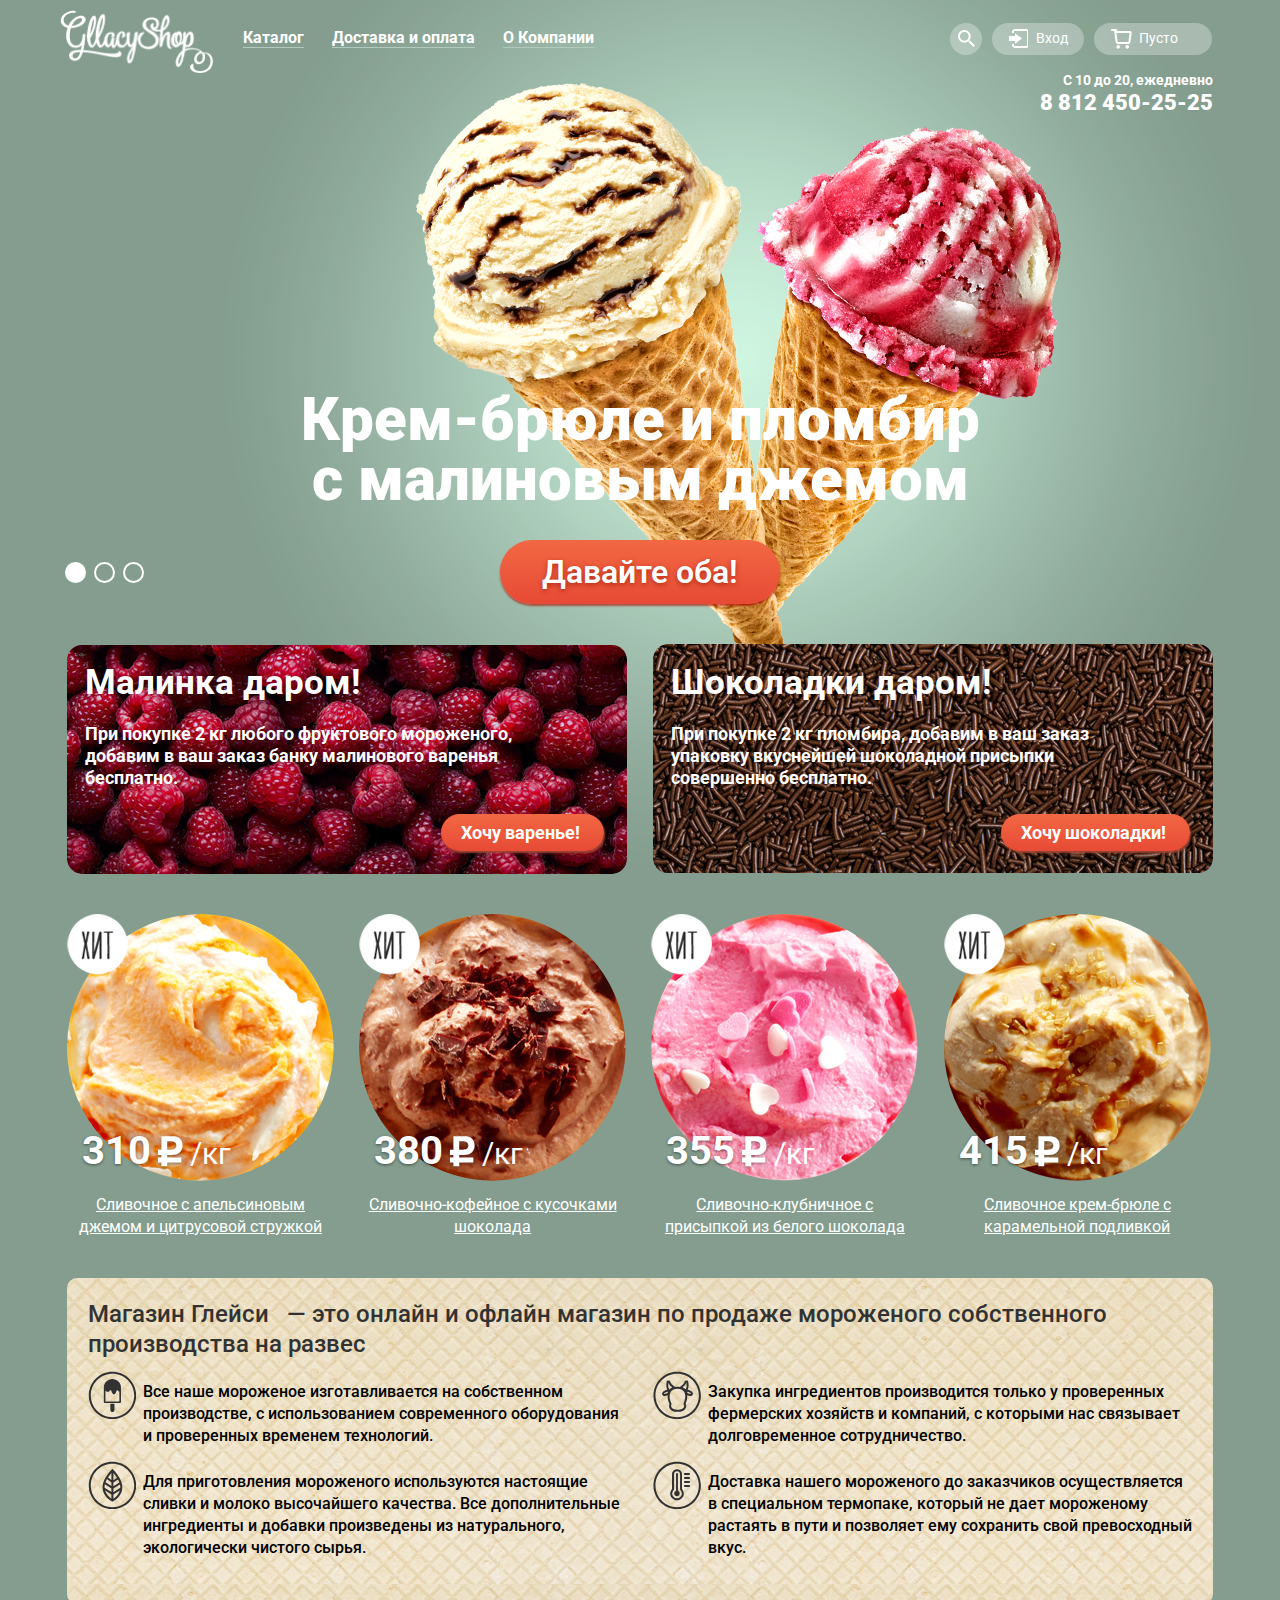
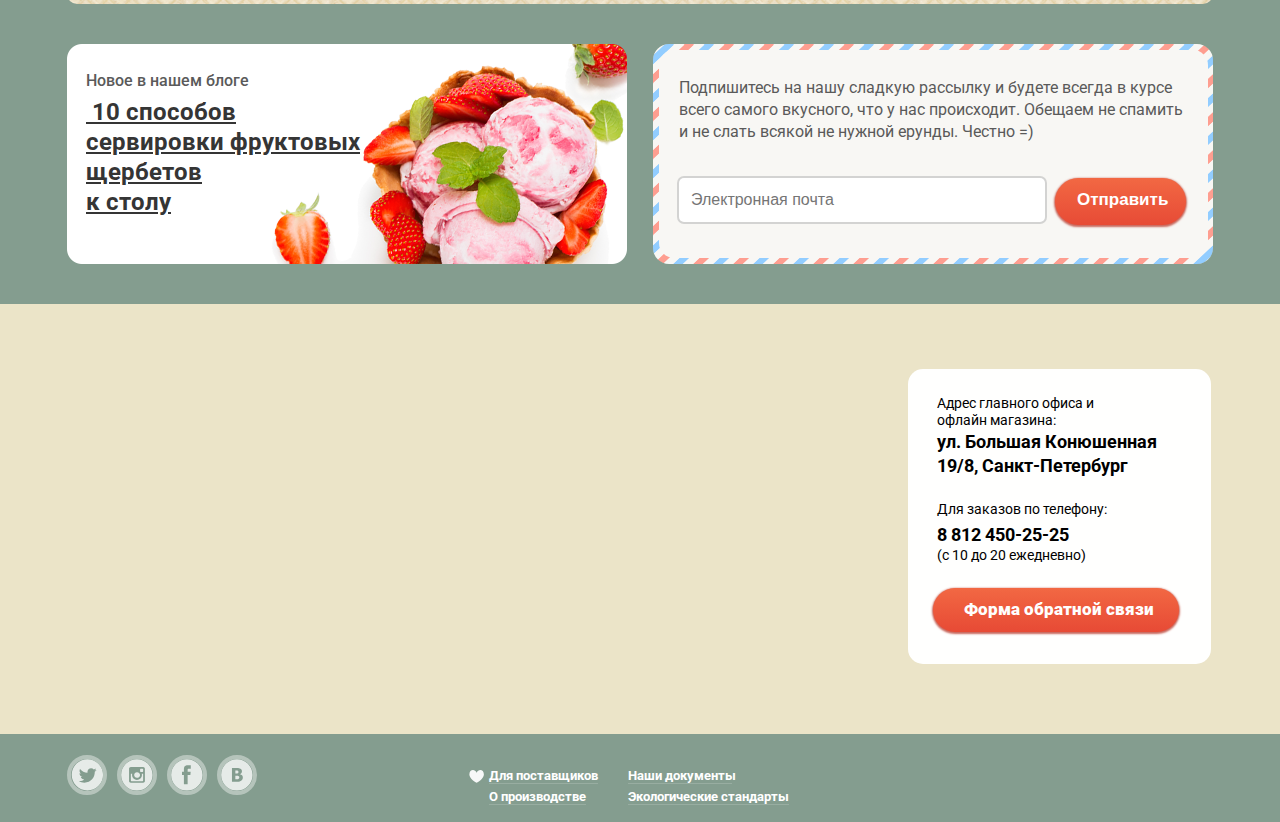
==== commit 2c796b90: "минимизация js файла. корректировка стилей" ====
--- a/index.html
+++ b/index.html
@@ -215,13 +215,13 @@
         </main>
         <div class="background">
           <footer class="clearfix">
-            <section class="social-links">
+            <div class="social-links">
               <a class="social-btn social-btn-tw" href="#">Твиттер</a>
               <a class="social-btn social-btn-inst" href="#">Инстаграм</a>
               <a class="social-btn social-btn-fb" href="#">Facebook</a>
               <a class="social-btn social-btn-vk" href="#">ВКонтакте</a>
-            </section>
-            <section class="bsns-contacts">
+            </div>
+            <div class="bsns-contacts">
               <div class="production">
               <a class="supplier" href="#">Для поставщиков</a>
               <a href="#">О производстве</a>
@@ -230,13 +230,13 @@
               <a href="#">Наши документы</a>
               <a href="#">Экологические стандарты</a>
             </div>
-            </section>
+          </div>
           </footer>
         </div>
       </div>
     <div class="slider-preload2"></div>
     <div class="slider-preload3"></div>
-    <script src="https://api-maps.yandex.ru/2.1/?lang=tr_TR" type="text/javascript"></script>
-    <script type="text/javascript" src="js/script.js"></script>
+    <script src="https://api-maps.yandex.ru/2.1/?lang=ru_RU" type="text/javascript"></script>
+    <script type="text/javascript" src="js/script.min.js"></script>
   </body>
 </html>
--- a/css/style.css
+++ b/css/style.css
@@ -42,7 +42,7 @@
 
 .container {
   background-repeat: no-repeat;
-  background-position: 416px 82px;
+  background-position: 216px 0px;
   transition: background-image 0.5s ease, background-color 0.5s ease;
 }
 
@@ -239,10 +239,12 @@
 .main-menu > li:hover .btn {
   background: #ededed;
   color: #333;
+
 }
 
 .main-menu .catalog-link:active {
   background-color: #ededed;
+  text-decoration: none;
 }
 
 .main-menu .btn:active {
@@ -301,7 +303,7 @@
 .sub-menu .news:after {
   position: absolute;
   left: 7px;
-  bottom: -7px;
+  bottom: -5px;
   height: 1px;
   width: 128px;
   background: #d1d0ce;
@@ -324,6 +326,7 @@
 
 .sub-menu .active {
   color: #fff;
+  height: 28px;
   background: #d07058;
 }
 
@@ -623,7 +626,7 @@
 }
 
 
-.basket:hover > a.empty:before {
+.basket:hover > a:before {
   background: url("../img/icon-basket-full.svg") no-repeat;
 }
 
@@ -969,6 +972,10 @@
   text-decoration: none;
   border-radius: 10px;
   background-color: rgba(255,255,255,0.3);
+}
+
+.ice:hover a {
+  text-decoration: none;
 }
 
 
@@ -1281,7 +1288,7 @@
     transform: translateY(50px);
   }
   90%  {
-    transform: translateY(-20px);
+    transform: translateY(-10px);
   }
   100% {
     transform: translateY(0);
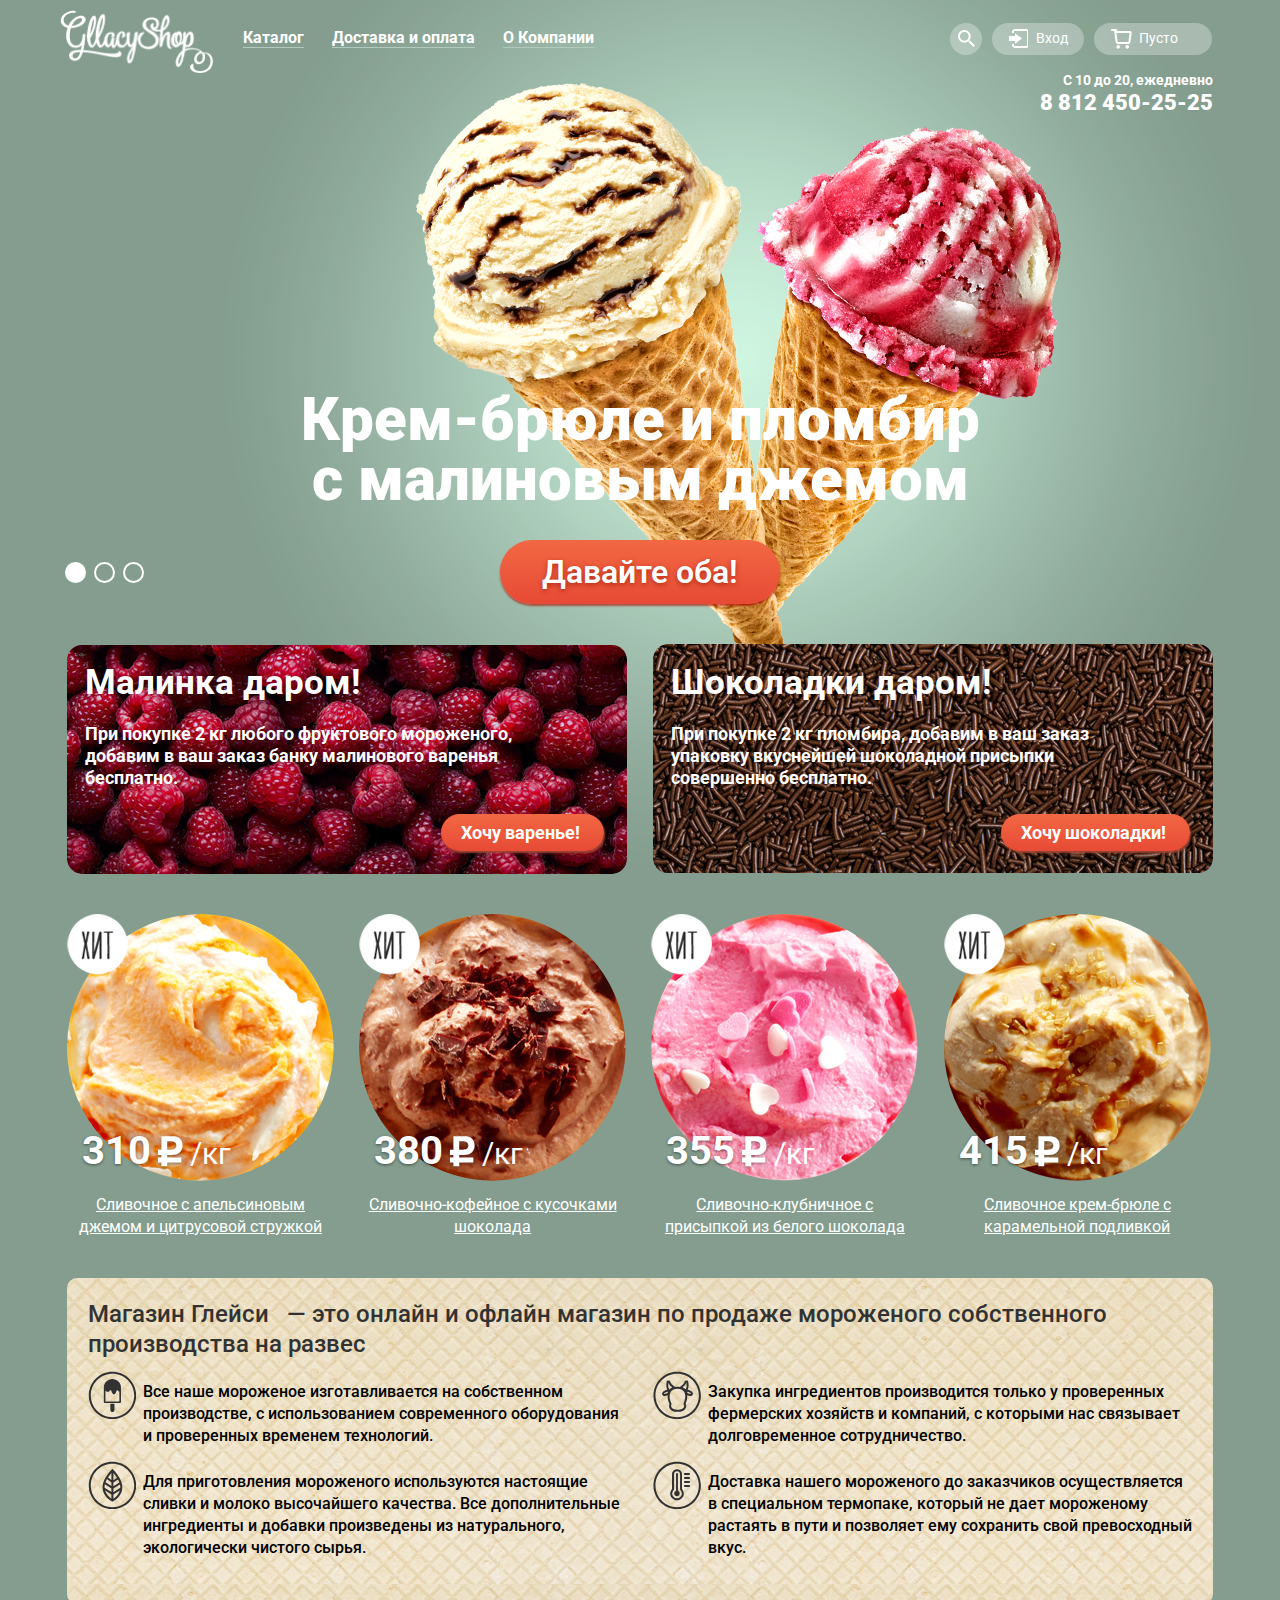
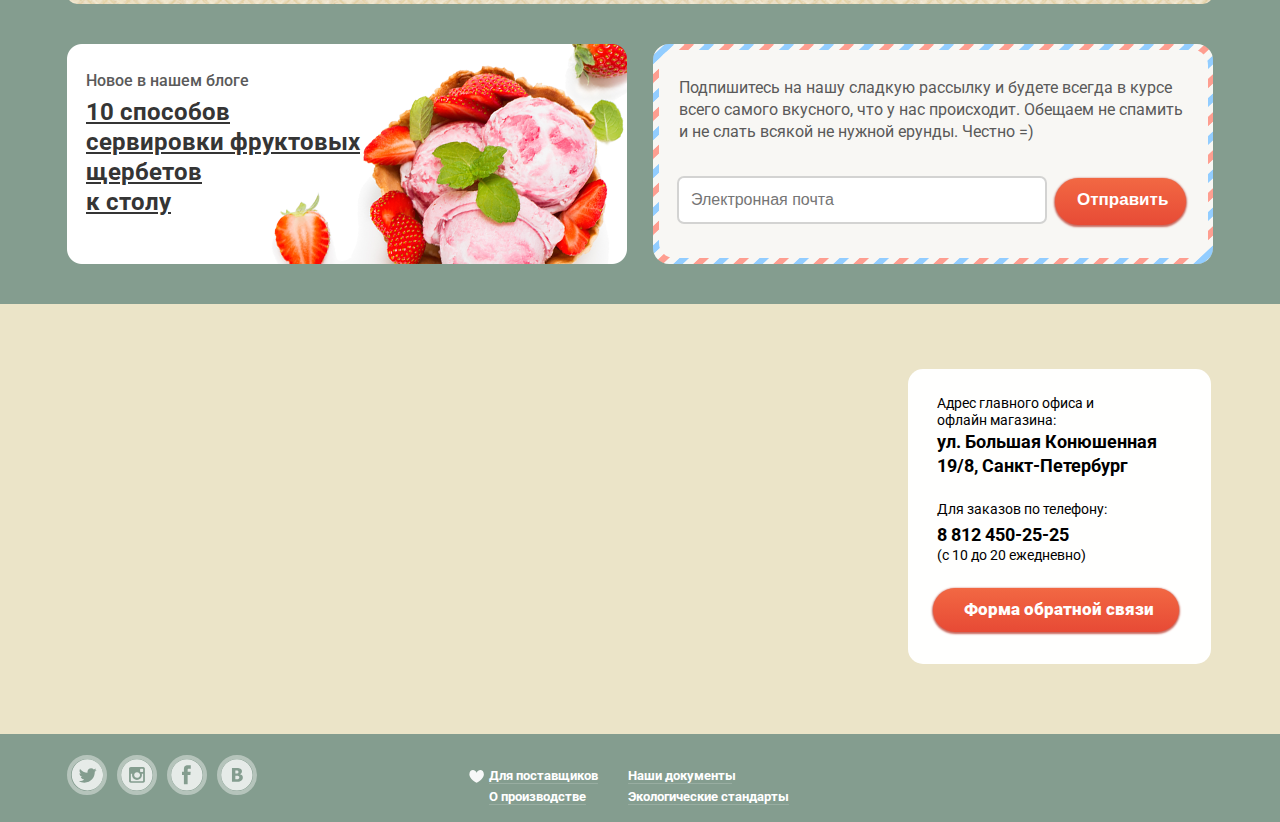
==== commit 593775e9: "поправил поведение всплывающего окна" ====
--- a/index.html
+++ b/index.html
@@ -163,7 +163,7 @@
             <div class="usefull-info clearfix">
               <div class="blog">
                 <h3>Новое в нашем блоге</h3>
-                <a href="#"> &nbsp;10 способов сервировки фруктовых щербетов<br> к столу</a>
+                <a href="#"> 10 способов сервировки фруктовых щербетов<br> к столу</a>
               </div>
               <div class="mail-delivery">
                 <div class="message-wrapper">
--- a/css/style.css
+++ b/css/style.css
@@ -172,6 +172,7 @@
 .site-wrapper:after {
   background-image: url("../img/slider-ice-2.png");
 }
+
 
 /* Header */
 
@@ -502,8 +503,6 @@
   color: #5b9ddf;
 }
 
-
-
 .message-delivery .form-field:focus + .login-form__label {
   top: -20px;
 }
@@ -532,8 +531,6 @@
     cursor: text;
 }
 
-
-
 input::-webkit-input-placeholder       {opacity: 1; transition: opacity 0.7s ease;}
 input::-moz-placeholder                {opacity: 1; transition: opacity 0.7s ease;}
 input:-moz-placeholder                 {opacity: 1; transition: opacity 0.7s ease;}
@@ -544,7 +541,6 @@
 input:focus:-ms-input-placeholder      {opacity: 0; transition: opacity 0.7s ease;}
 input:focus:placeholder { color:transparent; }
 
-
 .enter-form input[type="submit"] {
   display: inline-block;
   margin: 19px 19px 0px 19px;
@@ -559,7 +555,6 @@
   box-shadow: 0 1px 2px 1px #c9685d;
   cursor: pointer;
 }
-
 
 .enter .wrapper-link {
   display: inline-block;
@@ -624,7 +619,6 @@
 .basket:hover > a.empty:before {
   background: url("../img/icon-basket-hover.svg") no-repeat;
 }
-
 
 .basket:hover > a:before {
   background: url("../img/icon-basket-full.svg") no-repeat;
@@ -766,8 +760,8 @@
   font-weight: 900;
 }
 
+
 /*index.html*/
-
 
 .free {
   margin-bottom: 40px;
@@ -1301,7 +1295,7 @@
   top:10%;
   left:50%;
   right: 50%;
-  z-index: 2;
+  z-index: 5;
   display: none;
   width: 477px;
   margin-left: -15.5%;
@@ -1395,6 +1389,9 @@
   cursor: pointer;
 }
 
+
+/*footer*/
+
 footer {
   margin-top: 20px;
 }
@@ -1522,6 +1519,7 @@
   display: inline-block;
   vertical-align: top;
 }
+
 
 /* catalog.html */
 
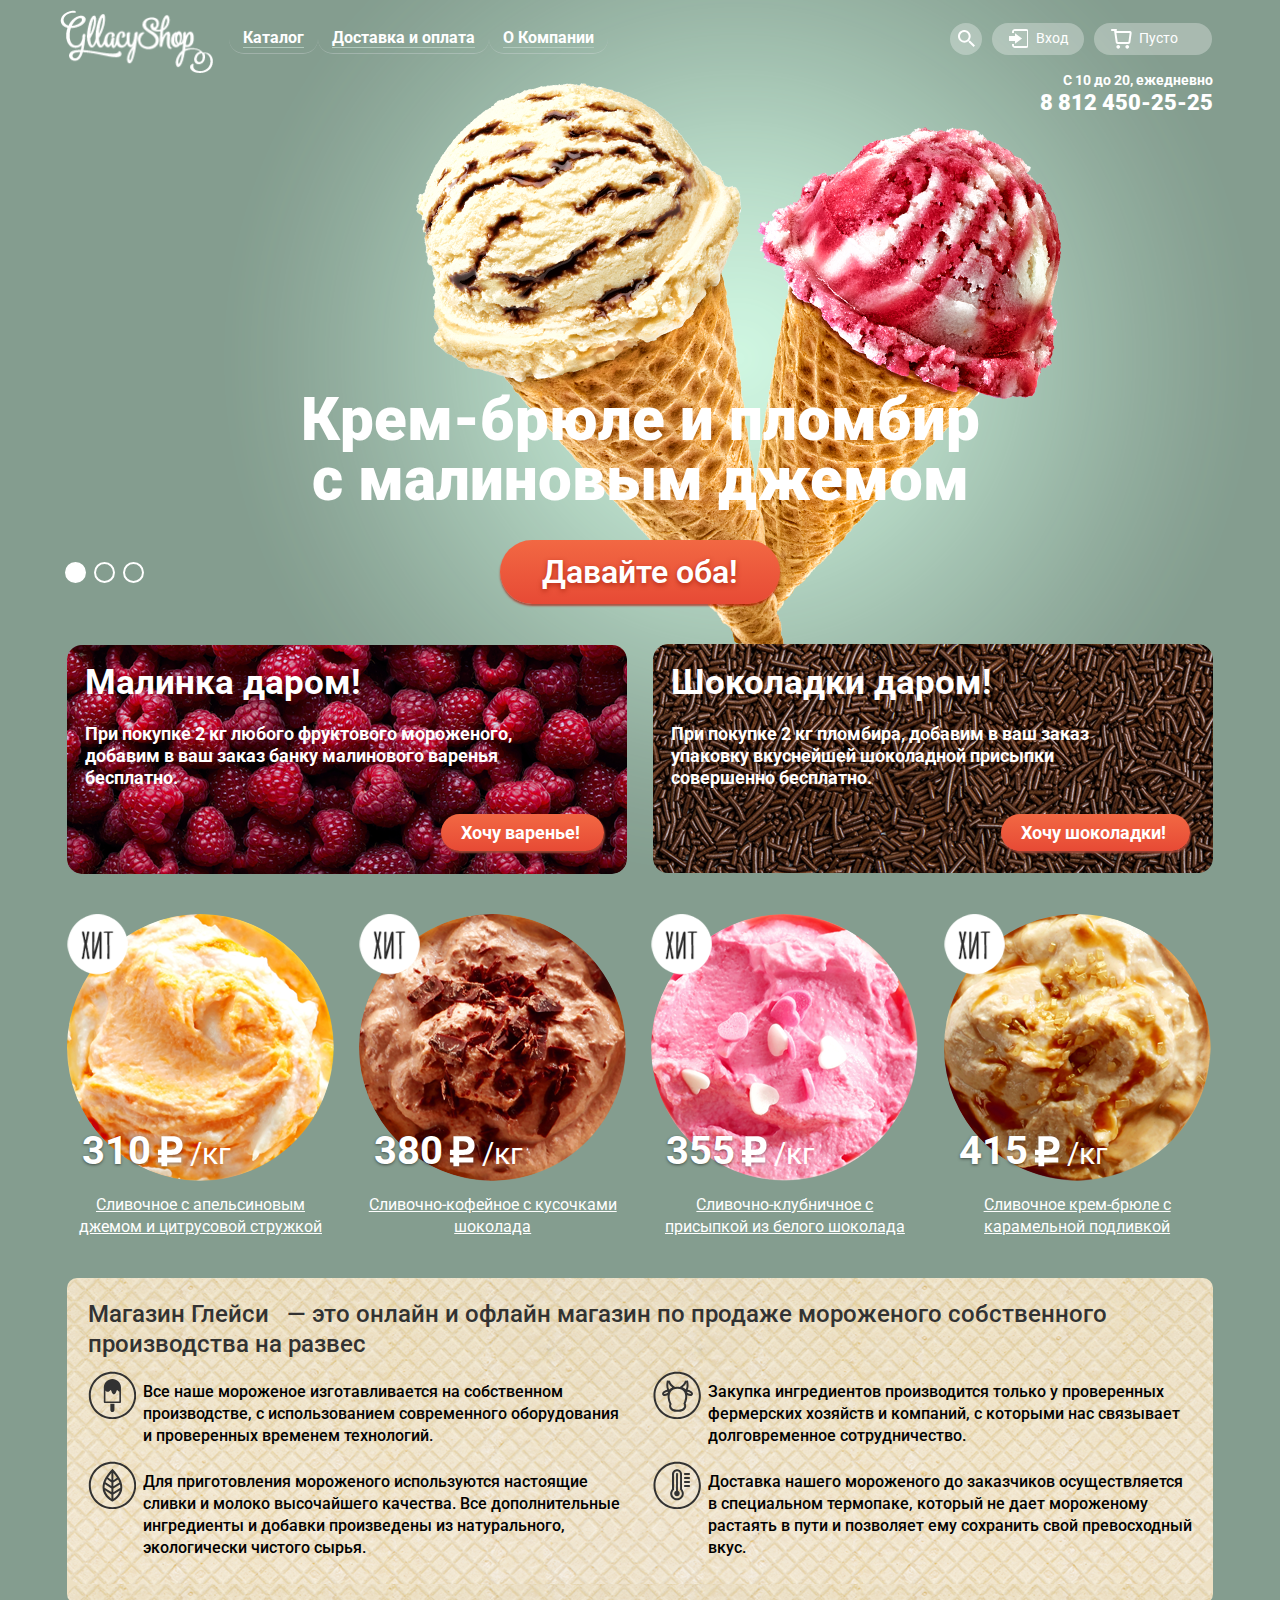
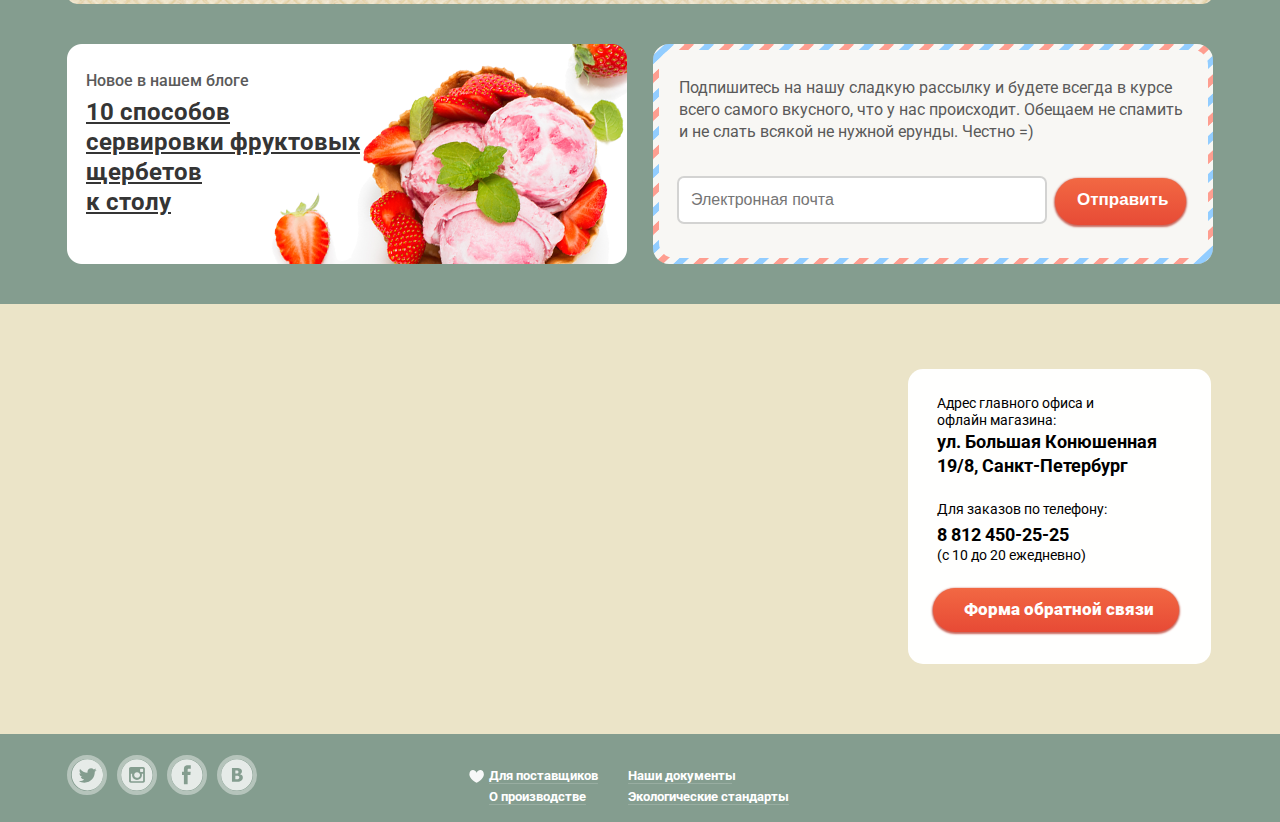
==== commit 0926959d: "поменял стили ссылок главного меню (подчеркивания)" ====
--- a/index.html
+++ b/index.html
@@ -18,7 +18,7 @@
             <img class="logo" src="img/logo.png" width="153" height="63" alt="логотип">
             <ul class="main-menu">
               <li class="catalog">
-                <a class="catalog-link btn" href="#">Каталог</a>
+                <a class="catalog-link btn  underline" href="#">Каталог</a>
                 <ul class="sub-menu">
                   <li><a class="news" href="#">Новинки</a></li>
                   <li> <a href="catalog.html">Сливочное</a></li>
@@ -27,8 +27,8 @@
                   <li><a class="melorin" href="#">Мелорин</a></li>
                 </ul>
               </li>
-              <li><a class="btn" href="#">Доставка и оплата</a></li>
-              <li><a class="btn" href="#">О Компании</a></li>
+              <li><a class="btn  underline" href="#">Доставка и оплата</a></li>
+              <li><a class="btn  underline" href="#">О Компании</a></li>
             </ul>
           </nav>
           <div class="user-block">
--- a/css/style.css
+++ b/css/style.css
@@ -202,6 +202,10 @@
   list-style: none;
 }
 
+.underline {
+  border-bottom: 1px solid rgba(230, 230, 235, 0.3);
+}
+
 .main-menu > li {
   position: relative;
   display: inline-block;
@@ -231,6 +235,9 @@
   height: 1px;
   content: "";
 }
+ .main-menu li:hover {
+   text-decoration: none;
+ }
 
 .main-menu .btn:hover:after,
 .main-menu .btn:active:after {
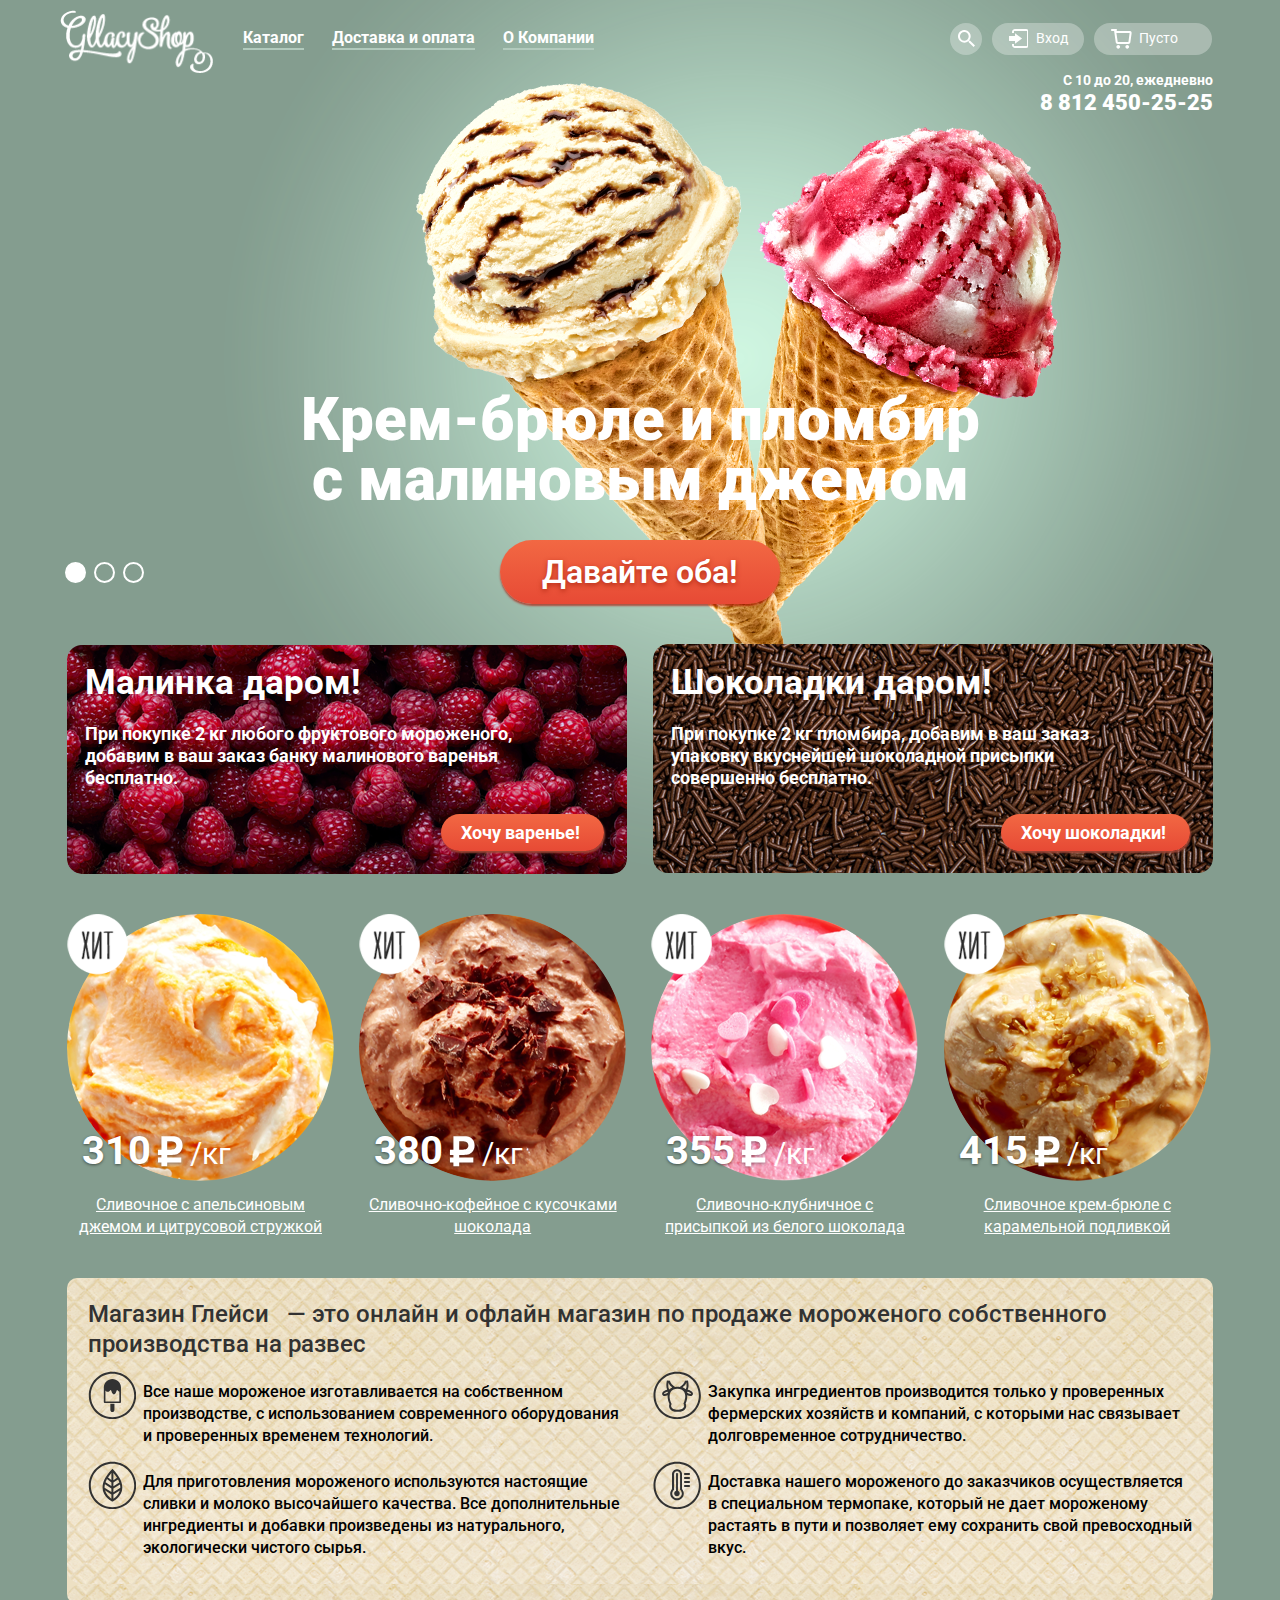
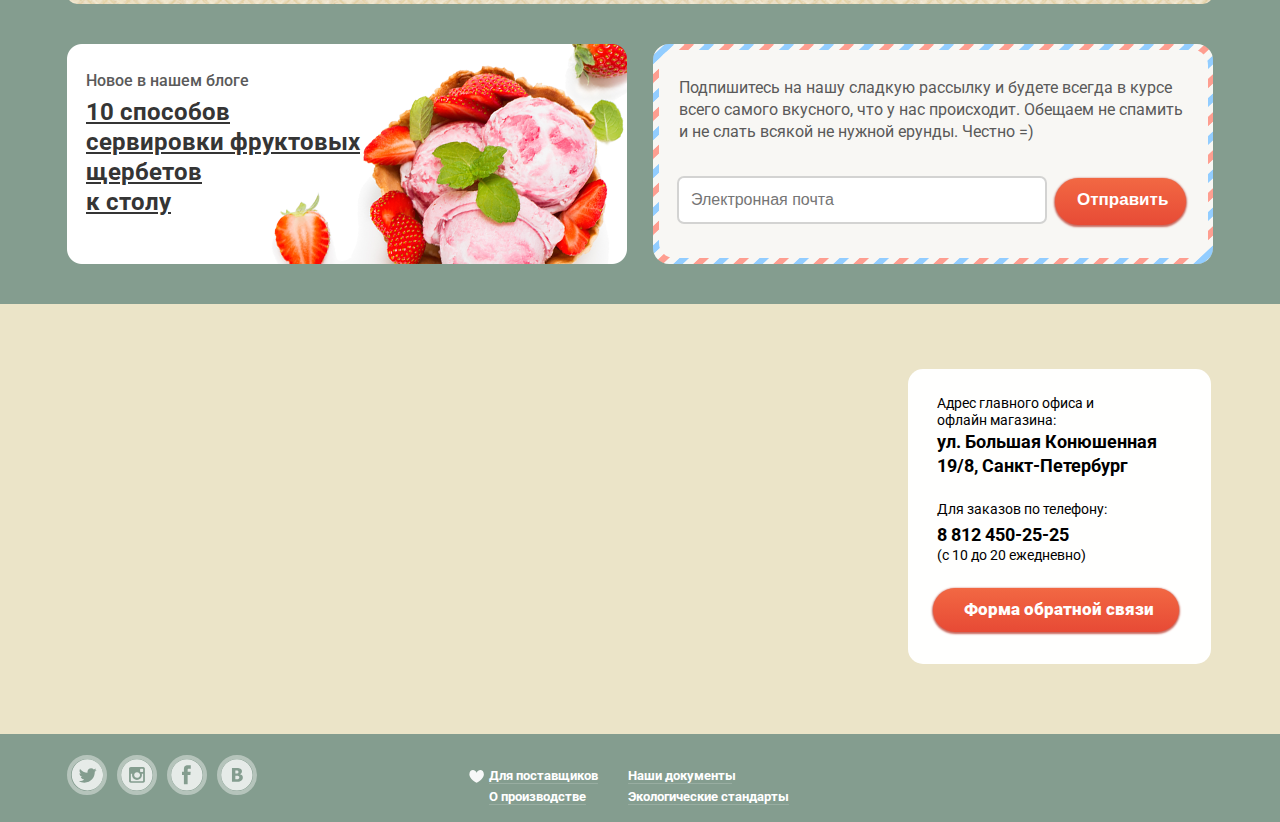
==== commit eb14c19e: "изменил иерархию img" ====
--- a/index.html
+++ b/index.html
@@ -107,7 +107,7 @@
               <div class="ice ice-sale">
                 <img class="icecream" src="img/round-ice.png" width="267" height="267" alt="мороженное">
                 <p class="price">
-                  <span class="cost">310<img src="img/icon-ruble.svg" width="31" height="36" alt="ruble"></span>/кг
+                  <span class="cost">310<img src="img/icon/icon-ruble.svg" width="31" height="36" alt="ruble"></span>/кг
                 </p>
                 <a class="hitlink" href="#">Сливочное с апельсиновым джемом и цитрусовой стружкой</a>
                 <a class="quick-view" href="#">Быстрый просмотр</a>
@@ -116,7 +116,7 @@
               <div class="ice ice-sale">
                 <img class="icecream" src="img/round-ice2.png" width="267" height="267" alt="мороженное">
                 <p class="price">
-                  <span class="cost">380<img src="img/icon-ruble.svg" width="31" height="36" alt="ruble"></span>/кг
+                  <span class="cost">380<img src="img/icon/icon-ruble.svg" width="31" height="36" alt="ruble"></span>/кг
                 </p>
                 <a class="hitlink" href="#">Сливочно-кофейное с кусочками шоколада</a>
                 <a class="quick-view" href="#">Быстрый просмотр</a>
@@ -125,7 +125,7 @@
               <div class="ice ice-sale">
                 <img class="icecream" src="img/round-ice3.png" width="267" height="267" alt="мороженное">
                 <p class="price">
-                  <span class="cost">355<img src="img/icon-ruble.svg" width="31" height="36" alt="ruble"></span>/кг
+                  <span class="cost">355<img src="img/icon/icon-ruble.svg" width="31" height="36" alt="ruble"></span>/кг
                 </p>
                 <a class="hitlink" href="#">Сливочно-клубничное с присыпкой из белого шоколада</a>
                 <a class="quick-view" href="#">Быстрый просмотр</a>
@@ -134,7 +134,7 @@
               <div class="ice ice-sale">
                 <img class="icecream" src="img/round-ice4.png" width="267" height="267" alt="мороженное">
                 <p class="price">
-                  <span class="cost">415<img src="img/icon-ruble.svg" width="31" height="36" alt="ruble"></span>/кг
+                  <span class="cost">415<img src="img/icon/icon-ruble.svg" width="31" height="36" alt="ruble"></span>/кг
                 </p>
                 <a class="hitlink" href="#">Сливочное крем-брюле с карамельной подливкой</a>
                 <a class="quick-view" href="#">Быстрый просмотр</a>
--- a/css/style.css
+++ b/css/style.css
@@ -202,9 +202,9 @@
   list-style: none;
 }
 
-.underline {
+/*.underline {
   border-bottom: 1px solid rgba(230, 230, 235, 0.3);
-}
+}*/
 
 .main-menu > li {
   position: relative;
@@ -227,27 +227,21 @@
 
 .main-menu .btn:after {
   position: absolute;
-  bottom: 5px;
+  bottom: 3px;
   right: 14px;
   left: 14px;
   display: block;
   background-color: #b2cabd;
-  height: 1px;
+  height: 2px;
   content: "";
 }
- .main-menu li:hover {
-   text-decoration: none;
+ .main-menu li:hover .btn:after{
+   display: none;
  }
-
-.main-menu .btn:hover:after,
-.main-menu .btn:active:after {
-  display: none;
-}
 
 .main-menu > li:hover .btn {
   background: #ededed;
   color: #333;
-
 }
 
 .main-menu .catalog-link:active {
@@ -385,7 +379,7 @@
 }
 
 .search:hover .search-link:before {
-  background: url("../img/icon-search-hover.svg") no-repeat;
+  background: url("../img/icon/icon-search-hover.svg") no-repeat;
 }
 
 .search a:before {
@@ -395,7 +389,7 @@
   display: block;
   width: 32px;
   height: 32px;
-  background: url("../img/icon-search.svg") no-repeat;
+  background: url("../img/icon/icon-search.svg") no-repeat;
   content: "";
 }
 
@@ -448,7 +442,7 @@
   display: block;
   width: 20px;
   height: 19px;
-  background: url("../img/icon-enter.svg") no-repeat;
+  background: url("../img/icon/icon-enter.svg") no-repeat;
   content: "";
 }
 
@@ -458,7 +452,7 @@
 }
 
 .enter:hover > a:before {
-  background: url("../img/icon-enter-hover.svg") no-repeat;
+  background: url("../img/icon/icon-enter-hover.svg") no-repeat;
 }
 
 .enter:hover .enter-form {
@@ -603,7 +597,7 @@
   display: block;
   width: 21px;
   height: 20px;
-  background: url("../img/icon-basket.svg") no-repeat;
+  background: url("../img/icon/icon-basket.svg") no-repeat;
   content: "";
 }
 
@@ -614,7 +608,7 @@
   display: block;
   width: 21px;
   height: 20px;
-  background: url("../img/icon-basket-full.svg") no-repeat;
+  background: url("../img/icon/icon-basket-full.svg") no-repeat;
   content: "";
 }
 
@@ -624,11 +618,11 @@
 }
 
 .basket:hover > a.empty:before {
-  background: url("../img/icon-basket-hover.svg") no-repeat;
+  background: url("../img/icon/icon-basket-hover.svg") no-repeat;
 }
 
 .basket:hover > a:before {
-  background: url("../img/icon-basket-full.svg") no-repeat;
+  background: url("../img/icon/icon-basket-full.svg") no-repeat;
 }
 
 .basket:hover .basket-form {
@@ -784,7 +778,7 @@
   color: #fff;
   border-radius: 15px;
   background-color: #bd2d45;
-  background: url("../img/bg-raspberry.png") no-repeat;
+  background: url("../img/bg/bg-raspberry.png") no-repeat;
   background-position: 22% center;
 
 }
@@ -821,7 +815,7 @@
   color: #fff;
   border-radius: 15px;
   background-color: #6c4029;
-  background: url("../img/bg-chocolate.png") no-repeat;
+  background: url("../img/bg/bg-chocolate.png") no-repeat;
   background-position: 81% 46%;
 }
 
@@ -1081,20 +1075,20 @@
 }
 
 .column-left p:nth-child(1):before {
-  background: url('../img/icon-ice.svg');
+  background: url('../img/icon/icon-ice.svg');
 }
 
 .column-left p:nth-child(2):before {
-  background: url('../img/icon-leaf.svg');
+  background: url('../img/icon/icon-leaf.svg');
 }
 
 
 .column-right p:nth-child(1):before {
-  background: url('../img/icon-cow.svg');
+  background: url('../img/icon/icon-cow.svg');
 }
 
 .column-right p:nth-child(2):before {
-  background: url('../img/icon-thermometr.svg');
+  background: url('../img/icon/icon-thermometr.svg');
 }
 
 .usefull-info {
@@ -1107,7 +1101,7 @@
   width: 560px;
   min-height: 220px;
   padding: 26px 256px 0px 19px;
-  background: url("../img/bg-raspberry2.png");
+  background: url("../img/bg/bg-raspberry2.png");
 }
 
 .blog h3 {
@@ -1337,7 +1331,7 @@
   width: 23px;
   height: 23px;
   background: #000;
-  background: url("../img/icon-del.svg") no-repeat;
+  background: url("../img/icon/icon-del.svg") no-repeat;
   content: "";
 }
 
@@ -1438,23 +1432,23 @@
 }
 
 .social-btn-tw {
-  background-image: url("../img/icon-tw.svg");
+  background-image: url("../img/icon/icon-tw.svg");
    background-repeat: no-repeat;
 }
 
 .social-btn-inst {
-  background-image: url("../img/icon-inst.svg");
+  background-image: url("../img/icon/icon-inst.svg");
    background-repeat: no-repeat;
 
 }
 
 .social-btn-fb {
-  background: url("../img/icon-fb.svg");
+  background: url("../img/icon/icon-fb.svg");
    background-repeat: no-repeat;
 }
 
 .social-btn-vk {
-  background: url("../img/icon-vk.svg");
+  background: url("../img/icon/icon-vk.svg");
    background-repeat: no-repeat;
 }
 
@@ -1506,7 +1500,7 @@
    margin-left: -20px;
    height: 13px;
    width:15px;
-   background: url("../img/icon-heart.svg") no-repeat;
+   background: url("../img/icon/icon-heart.svg") no-repeat;
    content: "";
 }
 
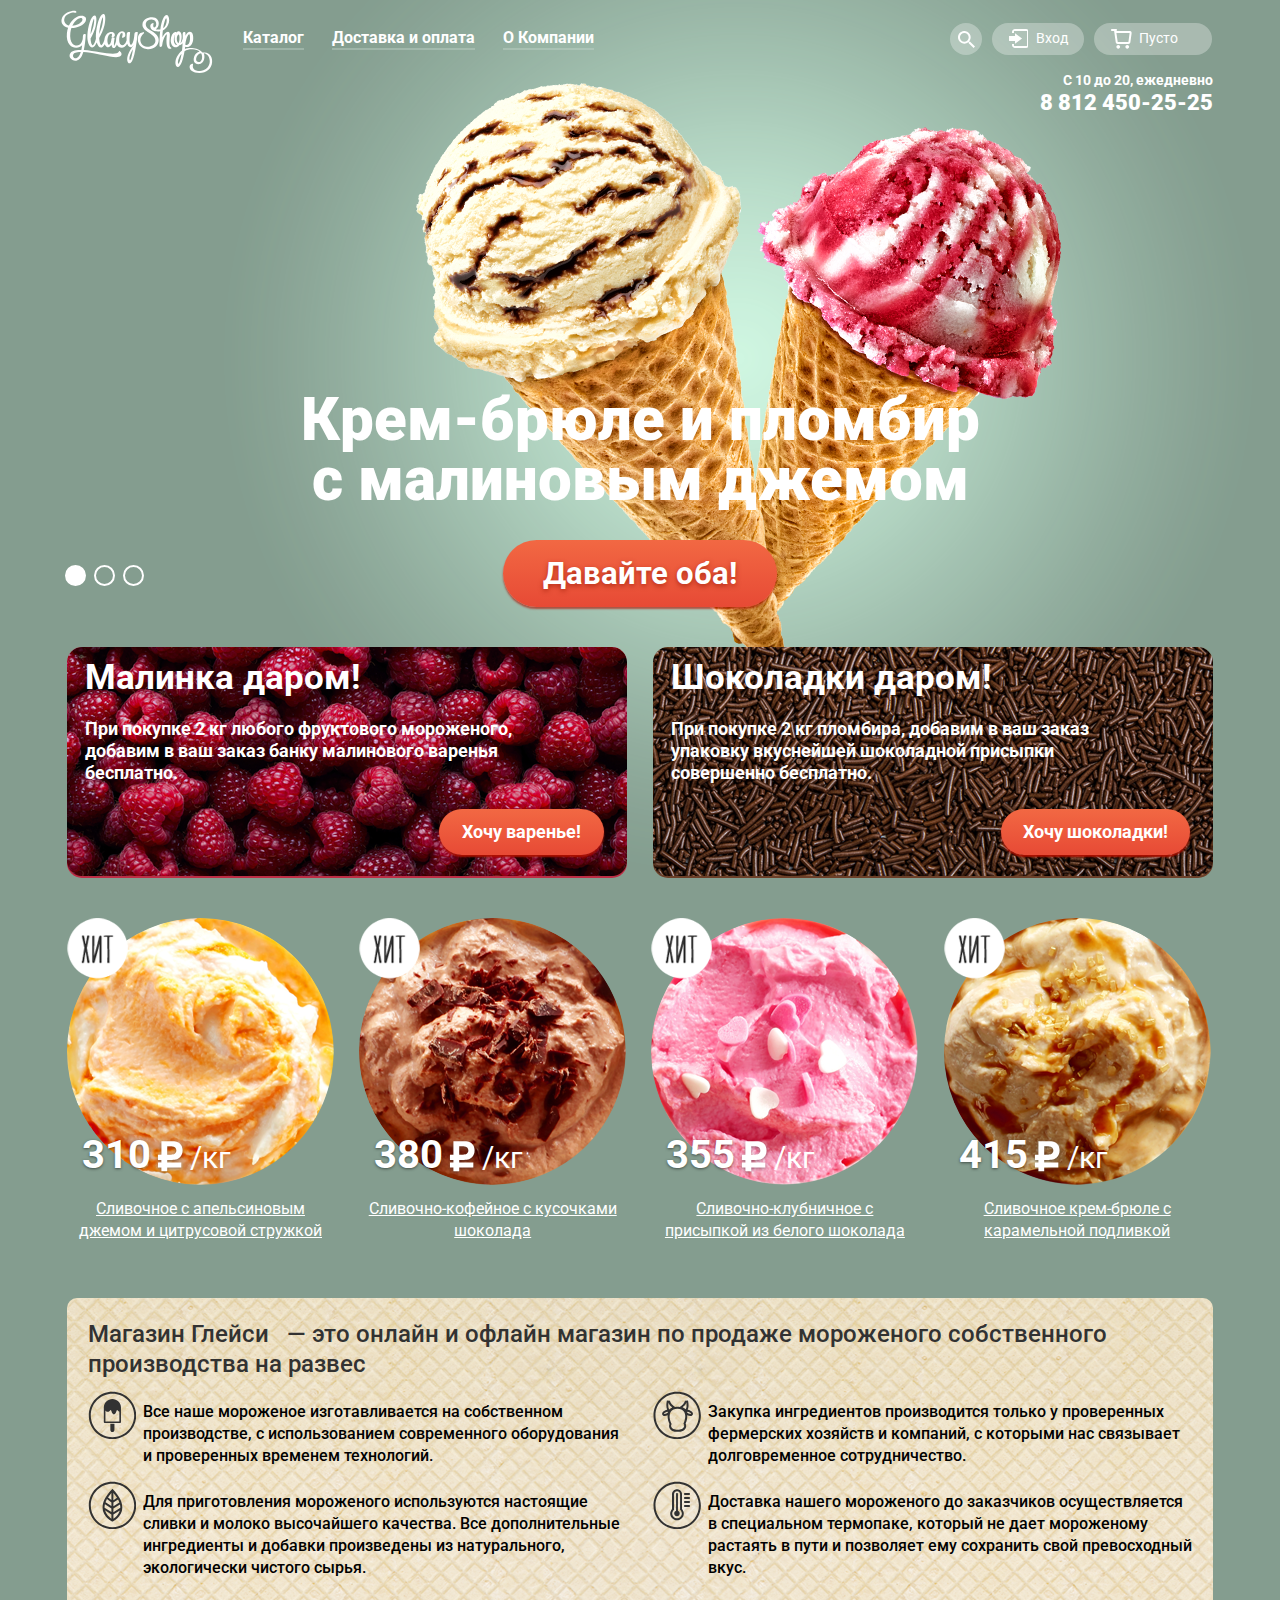
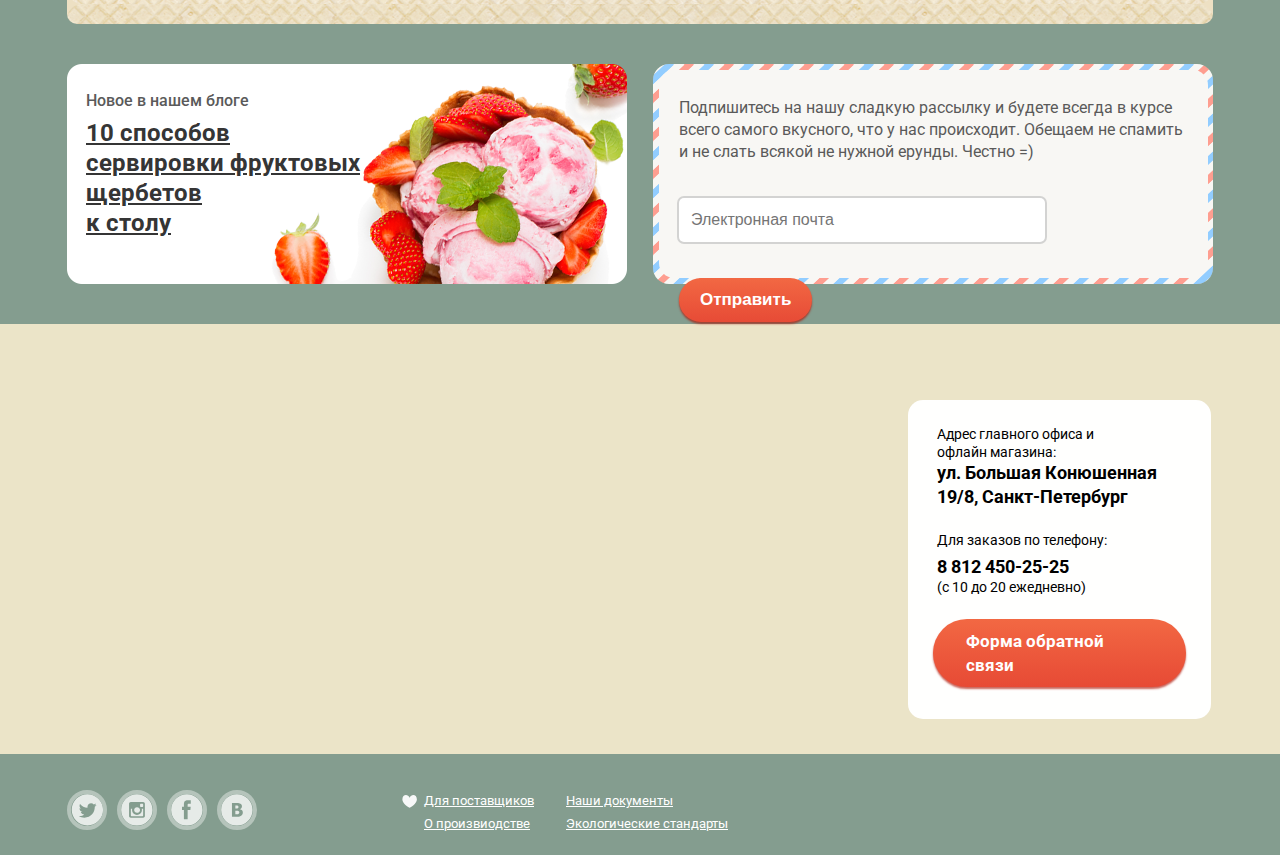
==== commit d2bbc98c: "Внес правки:ссылки, кнопки, лого, футер, user блок" ====
--- a/index.html
+++ b/index.html
@@ -14,60 +14,52 @@
     <div class="container">
       <div class="background">
         <header class="main-header clearfix">
-          <nav class="main-navigation clearfix">
-            <img class="logo" src="img/logo.png" width="153" height="63" alt="логотип">
-            <ul class="main-menu">
-              <li class="catalog">
-                <a class="catalog-link btn  underline" href="#">Каталог</a>
-                <ul class="sub-menu">
-                  <li><a class="news" href="#">Новинки</a></li>
-                  <li> <a href="catalog.html">Сливочное</a></li>
-                  <li><a href="#">Щербеты</a></li>
-                  <li><a href="#">Фруктовый лед</a></li>
-                  <li><a class="melorin" href="#">Мелорин</a></li>
-                </ul>
-              </li>
-              <li><a class="btn  underline" href="#">Доставка и оплата</a></li>
-              <li><a class="btn  underline" href="#">О Компании</a></li>
-            </ul>
-          </nav>
-          <div class="user-block">
-            <ul>
-              <li class="search">
-                <a class="search-link" href="#">поиск</a>
-                <form class="search-form" action="url" method="get">
-                  <input class="form-field" id="search" type="search" name="site-search" placeholder="Что ищем?">
-                  <label class="login-form__label" for="login">Что ищем?</label>
-                </form>
-              </li>
-              <li class="enter">
-                <a href="#">Вход</a>
-                <form class="enter-form" action="url" method="get">
-                  <div class="form-container">
-                    <input class="form-field" id="login" type="email" name="email" placeholder="Электронная почта" required>
-                    <label class="login-form__label" for="login">Электронная почта</label>
-                  </div>
-                  <div class="form-container">
-                    <input class="form-field" id="pass" type="password" name="password" placeholder="Пароль" required>
-                    <label class="login-form__label" for="pass">Пароль</label>
-                  </div>
-                  <input type="submit" value="Войти">
-                  <div class="wrapper-link">
-                    <a href="#">Забыли пароль?</a>
-                    <a href="#">Новая регистрация</a>
-                  </div>
-                </form>
-              </li>
-              <li class="basket">
-                <a class="empty" href="#">Пусто</a>
-
-              </li>
-            </ul>
-            <div class="contacts">
-              <p>С 10 до 20, ежедневно</p>
-              <p>8 812 450-25-25</p>
-            </div>
-          </div>
+            <nav class="main-navigation clearfix">
+              <a href="index.html"><img class="logo" src="img/logo.svg" width="153" height="63" alt="логотип"></a>
+              <ul class="main-menu">
+                <li class="catalog">
+                  <a class=" catalog-link  btn-link  underline" href="#">Каталог</a>
+                  <ul class="sub-menu">
+                    <li><a class="news" href="#">Новинки</a></li>
+                    <li class="catalog.html"><a href="catalog.html">Сливочное</a></li>
+                    <li><a href="#">Щербеты</a></li>
+                    <li><a href="#">Фруктовый лед</a></li>
+                    <li><a class="melorin" href="#">Мелорин</a></li>
+                  </ul>
+                </li>
+                <li><a class="btn-link  underline" href="#">Доставка и оплата</a></li>
+                <li><a class="btn-link  underline" href="#">О Компании</a></li>
+              </ul>
+            </nav>
+            <div class="user-block">
+              <ul>
+                <li class="search">
+                  <a class="search-link" href="#">поиск</a>
+                  <form class="search-form" action="url" method="get">
+                    <input type="search" name="site-search" placeholder="Что ищем?">
+                  </form>
+                </li>
+                <li class="enter">
+                  <a href="#">Вход</a>
+                  <form class="enter-form" action="url" method="get">
+                    <input type="email" name="email" placeholder="Электронная почта" required>
+                    <input type="password" name="password" placeholder="Пароль" required>
+                    <input type="submit" value="Войти">
+                    <div class="wrapper-link">
+                      <a href="#">Забыли пароль?</a>
+                      <a href="#">Новая регистрация</a>
+                    </div>
+                  </form>
+                </li>
+                <li class="basket">
+                  <a class="empty" href="#">Пусто</a>
+                </li>
+              </ul>
+              <div class="contacts">
+                <p>С 10 до 20, ежедневно</p>
+                <p>8 812 450-25-25</p>
+              </div>
+            </div>
         </header>
         </div>
         <main>
@@ -221,16 +213,26 @@
               <a class="social-btn social-btn-fb" href="#">Facebook</a>
               <a class="social-btn social-btn-vk" href="#">ВКонтакте</a>
             </div>
-            <div class="bsns-contacts">
-              <div class="production">
-              <a class="supplier" href="#">Для поставщиков</a>
-              <a href="#">О производстве</a>
-            </div>
-            <div class="docs">
-              <a href="#">Наши документы</a>
-              <a href="#">Экологические стандарты</a>
-            </div>
-          </div>
+          <div class="footer-info-left">
+                <ul>
+                  <li class="icon-like">
+                    <a href="#">Для поставщиков</a>
+                  </li>
+                  <li>
+                    <a href="#">О произвиодстве</a>
+                  </li>
+                </ul>
+              </div>
+                <div class="footer-info-right">
+                  <ul>
+                    <li>
+                      <a href="#">Наши документы</a>
+                    </li>
+                    <li>
+                      <a href="#">Экологические стандарты</a>
+                    </li>
+                  </ul>
+                </div>
           </footer>
         </div>
       </div>
--- a/css/style.css
+++ b/css/style.css
@@ -34,6 +34,7 @@
 }
 
 
+
 /* Slider */
 
 body > input[type="radio"] {
@@ -69,20 +70,22 @@
 
 .slide-btn {
   display: inline-block;
-  padding: 10px 42px;
-  font-weight: 600;
-  font-size: 32px;
-  line-height: 44px;
-  vertical-align: top;
-  color: #fff;
+  max-width: 400px;
+  padding: 2px 40px;
+  margin: 0 auto;
+  border-radius: 128px;
+  box-sizing: border-box;
+  font-size: 31px;
+  line-height: 63px;
+  font-weight: 700;
+  color: #ffffff;
   text-decoration: none;
+  text-align: center;
   text-shadow: 0 2px 5px rgba(160, 32, 11, 0.76);
-
   background: #f26843;
-  background:    -moz-linear-gradient(top, #f26843 0%, #e74a35 100%);
   background: -webkit-linear-gradient(top, #f26843 0%, #e74a35 100%);
-  background:         linear-gradient(to bottom, #f26843 0%, #e74a35 100%);
-  border-radius: 100px;
+  background: -webkit-linear-gradient(top, #f26843, #e74a35 100%);
+  background: linear-gradient(to bottom, #f26843, #e74a35 100%);
   box-shadow: 0 2px 2px rgba(172, 16, 0, 0.64);
 }
 
@@ -181,18 +184,19 @@
   font-size: 0px;
 }
 
+.logo {
+  width: 153px;
+  margin-top: 10px;
+  margin-left: -7px;
+  float:left;
+}
+
 .main-navigation {
   float: left;
   width: 750px;
   font-size: 0;
 }
 
-.logo {
-  width: 153px;
-  margin-top: 10px;
-  margin-left: -7px;
-}
-
 .main-menu {
   display: inline-block;
   margin-top: 23px;
@@ -216,7 +220,7 @@
   font-weight: bold;
 }
 
-.main-menu .btn {
+.main-menu .btn-link {
   position: relative;
   display: block;
   padding: 6px 14px;
@@ -225,21 +229,22 @@
   text-decoration: none;
 }
 
-.main-menu .btn:after {
+.main-menu .btn-link:after {
   position: absolute;
   bottom: 3px;
   right: 14px;
   left: 14px;
   display: block;
-  background-color: #b2cabd;
+  background-color: #c5d7cc;
+  opacity: 0.4;
   height: 2px;
   content: "";
 }
- .main-menu li:hover .btn:after{
+ .main-menu li:hover .btn-link:after{
    display: none;
  }
 
-.main-menu > li:hover .btn {
+.main-menu > li:hover .btn-link {
   background: #ededed;
   color: #333;
 }
@@ -249,7 +254,7 @@
   text-decoration: none;
 }
 
-.main-menu .btn:active {
+.main-menu .btn-link:active {
   background: #ededed;
   box-shadow: inset 0 2px 1px #696969;
 }
@@ -258,7 +263,7 @@
   background: #d07058;
 }
 
-.main-menu .active.btn:after{
+.main-menu .active.btn-link:after{
   display: none;
 }
 
@@ -308,7 +313,7 @@
   bottom: -5px;
   height: 1px;
   width: 128px;
-  background: #d1d0ce;
+  background: #aebeb5;
   content: "";
 }
 
@@ -353,6 +358,7 @@
   font-size: 14px;
   line-height: 16px;
   vertical-align: top;
+  right: -80px;
 }
 
 .user-block li:last-child {
@@ -361,7 +367,7 @@
 
 .search {
   position: relative;
-  padding-left: 80px;
+
 }
 
 .search-link {
@@ -379,37 +385,36 @@
 }
 
 .search:hover .search-link:before {
-  background: url("../img/icon/icon-search-hover.svg") no-repeat;
+  background: url("../img/icon/icon-search-hover.svg") center no-repeat;
 }
 
 .search a:before {
   position: absolute;
-  top: 7px;
-  left: 8px;
   display: block;
   width: 32px;
   height: 32px;
-  background: url("../img/icon/icon-search.svg") no-repeat;
+  background: url("../img/icon/icon-search.svg") center no-repeat;
   content: "";
 }
 
-.search:hover .search-form {
-  display: block;
+ .search:hover .search-form {
+   display: block;
 }
 
 .search-form {
   position: absolute;
   top: 35px;
-  left: -228px;
+  left: -306px;
   display: none;
   width: 341px;
   background: #f8f7f4;
   border-radius: 8px;
   box-shadow: 0 15px 20px 1px rgba(0, 0, 0, 0.4);
+  z-index: 5;
 }
 
 .search-form input[type="search"] {
-  box-sizing: border-box;
+
   width: 310px;
   margin: 20px 15px;
   padding: 10px 13px;
@@ -544,11 +549,13 @@
 
 .enter-form input[type="submit"] {
   display: inline-block;
-  margin: 19px 19px 0px 19px;
-  padding: 10px 25px;
-  font-size: 18px;
+  margin: 22px 19px 0px 19px;
+  padding: 6px 29px;
+  font-size: 15px;
   line-height: 24px;
+  font-weight: 700;
   color: #fefefe;
+  text-align: left;
   vertical-align: top;
   background-image: linear-gradient(to bottom, #f26843 0%, #e74b36 100%);
   border: 0;
@@ -772,14 +779,13 @@
   box-sizing: border-box;
   float: left;
   width: 560px;
-  padding-top: 18px ;
+  padding-top: 10px ;
   padding-right: 23px ;
   padding-left: 18px;
   color: #fff;
   border-radius: 15px;
-  background-color: #bd2d45;
-  background: url("../img/bg/bg-raspberry.png") no-repeat;
-  background-position: 22% center;
+  background: #bd2d45 url("../img/bg/bg-raspberry.png") no-repeat;
+
 
 }
 
@@ -794,29 +800,29 @@
   box-sizing: border-box;
   float: right;
   margin-bottom: 23px;
-  padding: 10px 24px 10px 20px;
+  padding: 12px 23px;
   color: #fff;
   font-size: 18px;
-  line-height: 17px;
+  line-height: auto;
   font-weight: bold;
   text-decoration: none;
   border-radius: 25px;
-  background-image: linear-gradient(to top, #e74a35 0%, #f26843 100%);
-  box-shadow: 1px 2px 2px 0 #9e4535;
+  background-image: -moz-linear-gradient( 90deg, rgb( 231, 74, 53 ) 0%, rgb( 242, 104, 67 ) 100%);
+  background-image: -webkit-linear-gradient( 90deg, rgb( 231, 74, 53 ) 0%, rgb( 242, 104, 67 ) 100%);
+  box-shadow: 0px 2px 2px 0px rgb( 172, 16, 0 );
 }
 
 .right-sale {
   box-sizing: border-box;
   float: right;
   width: 560px;
-  padding-top: 18px ;
+  padding-top: 10px ;
   padding-right: 23px ;
   padding-left: 18px;
   color: #fff;
   border-radius: 15px;
-  background-color: #6c4029;
-  background: url("../img/bg/bg-chocolate.png") no-repeat;
-  background-position: 81% 46%;
+  background: url("../img/bg/bg-chocolate.png") no-repeat #6c4029;
+
 }
 
 
@@ -831,15 +837,16 @@
   box-sizing: border-box;
   float: right;
   margin-bottom: 23px;
-  padding: 10px 24px 10px 20px;
+  padding: 12px 22px;
   color: #fff;
   font-size: 18px;
-  line-height: 17px;
+  line-height: auto;
   font-weight: bold;
   text-decoration: none;
   border-radius: 25px;
-  background-image: linear-gradient(to top, #e74a35 0%, #f26843 100%);
-  box-shadow: 1px 2px 2px 0 #9e4535;
+  background-image: -moz-linear-gradient( 90deg, rgb( 231, 74, 53 ) 0%, rgb( 242, 104, 67 ) 100%);
+  background-image: -webkit-linear-gradient( 90deg, rgb( 231, 74, 53 ) 0%, rgb( 242, 104, 67 ) 100%);
+  box-shadow: 0px 2px 2px 0px rgb( 172, 16, 0 );
 }
 
 .left-sale a:hover,
@@ -879,8 +886,8 @@
   vertical-align: top;
 }
 
-.ice img {
-  z-index: 2;
+.ice:hover {
+  z-index: 5;
 }
 
 .ice:nth-child(4n) {
@@ -954,19 +961,22 @@
   line-height: 22px;
   text-align: center;
   padding: 0px 5px;
+  margin-bottom: 16px;
 }
 
 .view-wrapper {
   position: absolute;
   display: none;
+  padding-bottom: 1px;
   top: -5px;
   left:-5px;
   z-index: 1;
   width: 105%;
-  height: 125%;
+  height: 120%;
   text-decoration: none;
-  border-radius: 10px;
-  background-color: rgba(255,255,255,0.3);
+  border-radius: 4px;
+  background-color: #a7b8ad;
+  opacity: 0.4;
 }
 
 .ice:hover a {
@@ -986,9 +996,11 @@
   left: 35px;
   z-index: 4;
   display: none;
-  padding: 12px 20px;
-  font-size: 18px;
+  padding: 5px 27px;
+  font-size: 15px;
   line-height: 24px;
+  font-weight: 700;
+  text-align: center;
   text-decoration: none;
   border-radius: 25px;
   background-image: linear-gradient(to bottom, #f26843 0%, #e74b36 100%);
@@ -1004,7 +1016,8 @@
 .contacts-form .contact-btn:hover,
 .feed-btn-wrapper input[type="submit"]:hover {
   background-image: linear-gradient(to top, #ec6e5d 0%, #f58669 100%);
-  box-shadow: 0 20px 20px rgba(0, 0, 0, 0.4);
+  box-shadow: 0 2px 2px #ac1000;
+
 
 }
 
@@ -1204,17 +1217,18 @@
 
 .message-wrapper input[type="submit"] {
   display: inline-block;
-  padding:10px 18px 13px 22px;
+  padding:10px 21px;
   color: #fff;
   font-size: 17px;
   line-height: 24px;
   vertical-align: top;
   font-weight: 700;
+  text-align: left;
   border: 0;
   border-radius: 40px;
   background-color: #e94e37;
   background-image: linear-gradient(to bottom, #f26843 0%, #e74b36 100%);
-  box-shadow: 0 1px 2px 1px #c9685d;
+  box-shadow: 0 2px 2px rgba(172, 16, 0, 0.64);
   cursor: pointer;
 }
 
@@ -1223,6 +1237,7 @@
   background-color: #ebe4c8;
   background-repeat: no-repeat;
   background-size: 100% 100%;
+  margin-bottom: 35px;
 }
 
 .contacts-form {
@@ -1259,17 +1274,16 @@
 .contact-btn {
   box-sizing: border-box;
   display: inline-block;
-  height: 44px;
   margin-bottom: 20px;
-  padding: 9px 25px 13px 31px;
+  padding: 10px 33px;
   color: #fefefe;
   font-size: 17px;
-  font-weight: 900;
-  line-height: 1.5em;
+  font-weight: 700;
+  line-height: 24px;
   border: 0;
   background-color: #e84d37;
   background-image: linear-gradient(to top, #e74a35 0%, #f26843 100%);
-   box-shadow: 0 1px 2px 1px #c9685d;
+  box-shadow: 0 2px 2px rgba(172, 16, 0, 0.64);
   border-radius: 40px;
   cursor: pointer;
   text-decoration: none;
@@ -1394,19 +1408,19 @@
 /*footer*/
 
 footer {
-  margin-top: 20px;
+  height: 66px;
 }
 
 footer a:hover,
 footer a:active {
   color: #ffbc9e;
 }
+
 
 .social-links {
   float: left;
   width: 267px;
   margin-right: 28px;
-  padding:
 }
 
 .social-btn {
@@ -1432,95 +1446,81 @@
 }
 
 .social-btn-tw {
-  background-image: url("../img/icon/icon-tw.svg");
+   background-image: url("../img/icon/icon-tw.svg");
    background-repeat: no-repeat;
 }
 
 .social-btn-inst {
-  background-image: url("../img/icon/icon-inst.svg");
+   background-image: url("../img/icon/icon-inst.svg");
    background-repeat: no-repeat;
 
 }
 
 .social-btn-fb {
-  background: url("../img/icon/icon-fb.svg");
+   background: url("../img/icon/icon-fb.svg");
    background-repeat: no-repeat;
 }
 
 .social-btn-vk {
-  background: url("../img/icon/icon-vk.svg");
+   background: url("../img/icon/icon-vk.svg");
    background-repeat: no-repeat;
 }
 
-.bsns-contacts {
-  box-sizing: border-box;
+.footer-info-left {
   float: left;
-  width: 560px;
-  font-size: 0px;
-  padding: 13px 127px;
-}
-
-.bsns-contacts a {
-  position: relative;
-  display: block;
-  margin-bottom: 3px;
-  color: white;
+  display: block;
+}
+
+.footer-info-left ul {
+  list-style: none;
+  margin-right: 27px;
+  margin-top: 0px;
+}
+
+.footer-info-left ul li a {
+  color: #ffffff;
   font-size: 13px;
   line-height: 18px;
-  font-weight: 700;
-  text-decoration: none;
-}
-
-.bsns-contacts a::after {
-  position: absolute;
-  bottom: 1px;
-  right: 0px;
-  left: 0px;
-  display: block;
-  background-color: #98ada1;
-  height: 1px;
-  content: "";
-}
-
-.production a:last-child::after {
-  right: 12px;
-}
-
-.docs a:first-child::after {
-  right: 57px;
-}
-
-.bsns-contacts a:hover:after, .bsns-contacts a:active:after  {
-   background-color: #ffbc9e;
-}
-
-.production .supplier:first-child:before {
+  padding-left: 22px;
+}
+
+.footer-info-left ul li a:hover,
+.footer-info-left ul li a:active {
+  color: #ffbc9e;
+}
+
+ .icon-like:first-child:before {
    position: absolute;
-   margin-top: 3px;
-   margin-left: -20px;
+   margin-top: 6px;
+   margin-left: 0px;
    height: 13px;
    width:15px;
    background: url("../img/icon/icon-heart.svg") no-repeat;
    content: "";
 }
 
-
-.production {
-  display: inline-block;
-  vertical-align: top;
-  margin-right: 30px;
-  }
-
-  .production a:first-child {
-    position: relative;
-  }
-
-  .docs {
-  box-sizing: border-box;
-  display: inline-block;
-  vertical-align: top;
-}
-
+.footer-info-right {
+  float: left;
+  display: block;
+}
+
+.footer-info-right ul {
+  list-style: none;
+  margin-top: 0px;
+  margin-left: 5px;
+  padding: 0;
+}
+
+.footer-info-right ul li a {
+  color: #ffffff;
+  font-size: 13px;
+  line-height: 18px;
+}
+
+.footer-info-right ul li a:hover,
+.footer-info-right ul li a:active {
+  color: #ffbc9e;
+}
 
 /* catalog.html */
 
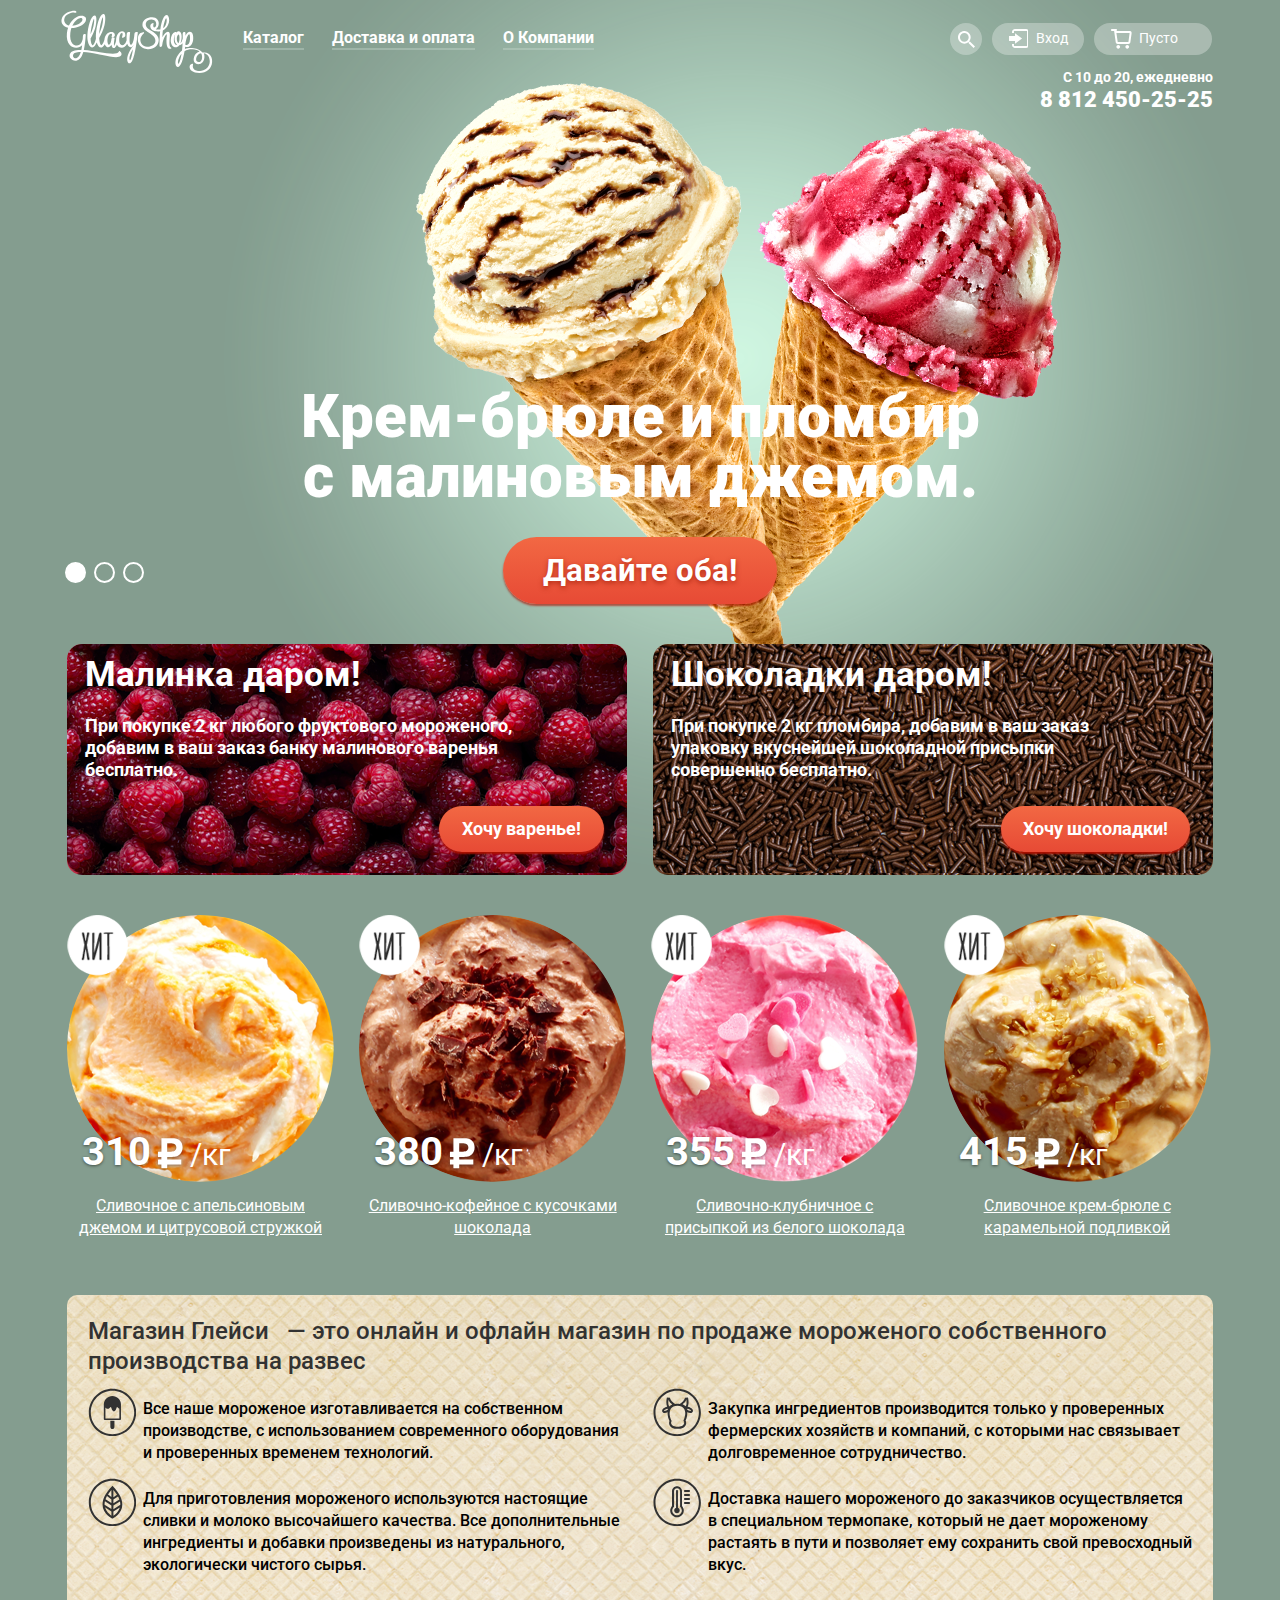
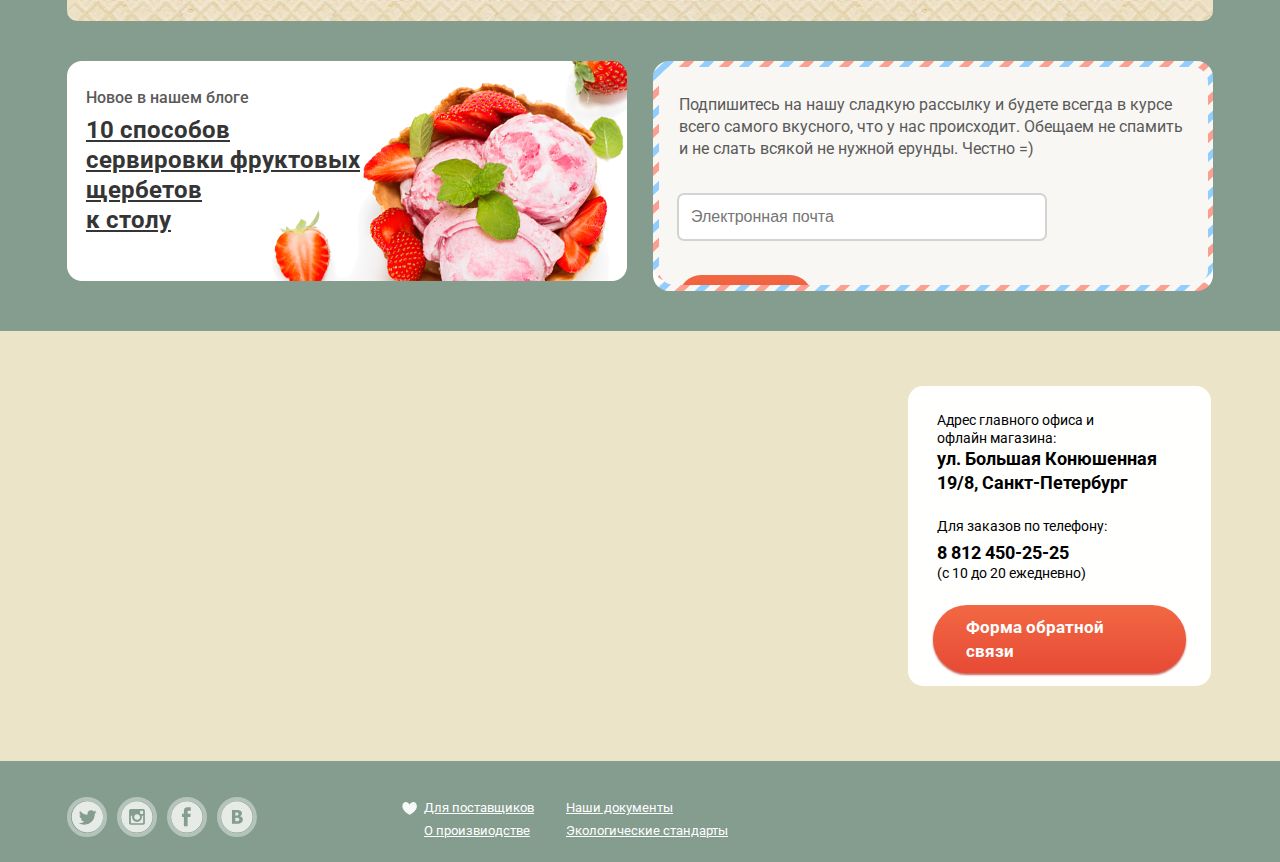
==== commit 265691b6: "Внес правки:поправил шапку, суб-меню, ползунки в каталоге, подложки, стили кнопок, убрал лишние обер" ====
--- a/index.html
+++ b/index.html
@@ -12,8 +12,8 @@
     <input type="radio" name="toggle" id="btn-2">
     <input type="radio" name="toggle" id="btn-3">
     <div class="container">
-      <div class="background">
-        <header class="main-header clearfix">
+
+        <header class="main-header clearfix  background">
             <nav class="main-navigation clearfix">
               <a href="index.html"><img class="logo" src="img/logo.svg" width="153" height="63" alt="логотип"></a>
               <ul class="main-menu">
@@ -21,10 +21,10 @@
                   <a class=" catalog-link  btn-link  underline" href="#">Каталог</a>
                   <ul class="sub-menu">
                     <li><a class="news" href="#">Новинки</a></li>
-                    <li class="catalog.html"><a href="catalog.html">Сливочное</a></li>
-                    <li><a href="#">Щербеты</a></li>
-                    <li><a href="#">Фруктовый лед</a></li>
-                    <li><a class="melorin" href="#">Мелорин</a></li>
+                    <li><a class="sub-menu-item" href="catalog.html">Сливочное</a></li>
+                    <li><a class="sub-menu-item" href="#">Щербеты</a></li>
+                    <li><a class="sub-menu-item" href="#">Фруктовый лед</a></li>
+                    <li><a class="sub-menu-item" class="melorin" href="#">Мелорин</a></li>
                   </ul>
                 </li>
                 <li><a class="btn-link  underline" href="#">Доставка и оплата</a></li>
@@ -61,12 +61,12 @@
               </div>
             </div>
         </header>
-        </div>
+
         <main>
           <div class="background">
             <div class="slider">
               <div class="slide" id="slide1">
-                <p class="slide-title">Крем-брюле и пломбир с малиновым джемом</p>
+                <p class="slide-title">Крем-брюле и пломбир с малиновым джемом.</p>
                 <a class="slide-btn" href="#">Давайте оба!</a>
               </div>
                <div class="slide" id="slide2">
@@ -198,46 +198,43 @@
                   <textarea class="form-field" id="area" placeholder="Напишите что-нибудь..."></textarea>
                   <label class="login-form__label" for="area">Напишите что-нибудь...</label>
                 </div>
-                <div class="feed-btn-wrapper">
-                  <input type="submit" value="Отправить">
-                </div>
+                <input class="feed-btn-wrapper" type="submit" value="Отправить">
               </form>
             </div>
           </div>
         </main>
-        <div class="background">
-          <footer class="clearfix">
-            <div class="social-links">
-              <a class="social-btn social-btn-tw" href="#">Твиттер</a>
-              <a class="social-btn social-btn-inst" href="#">Инстаграм</a>
-              <a class="social-btn social-btn-fb" href="#">Facebook</a>
-              <a class="social-btn social-btn-vk" href="#">ВКонтакте</a>
-            </div>
-          <div class="footer-info-left">
-                <ul>
-                  <li class="icon-like">
-                    <a href="#">Для поставщиков</a>
+
+        <footer class="background  clearfix">
+          <div class="social-links">
+            <a class="social-btn social-btn-tw" href="#">Твиттер</a>
+            <a class="social-btn social-btn-inst" href="#">Инстаграм</a>
+            <a class="social-btn social-btn-fb" href="#">Facebook</a>
+            <a class="social-btn social-btn-vk" href="#">ВКонтакте</a>
+          </div>
+
+              <ul class="footer-info-left">
+                <li class="icon-like">
+                  <a href="#">Для поставщиков</a>
+                </li>
+                <li>
+                  <a href="#">О произвиодстве</a>
+                </li>
+              </ul>
+
+
+                <ul class="footer-info-right">
+                  <li>
+                    <a href="#">Наши документы</a>
                   </li>
                   <li>
-                    <a href="#">О произвиодстве</a>
+                    <a href="#">Экологические стандарты</a>
                   </li>
                 </ul>
-              </div>
-                <div class="footer-info-right">
-                  <ul>
-                    <li>
-                      <a href="#">Наши документы</a>
-                    </li>
-                    <li>
-                      <a href="#">Экологические стандарты</a>
-                    </li>
-                  </ul>
-                </div>
-          </footer>
-        </div>
+
+        </footer>
       </div>
-    <div class="slider-preload2"></div>
-    <div class="slider-preload3"></div>
+
+
     <script src="https://api-maps.yandex.ru/2.1/?lang=ru_RU" type="text/javascript"></script>
     <script type="text/javascript" src="js/script.min.js"></script>
   </body>
--- a/css/style.css
+++ b/css/style.css
@@ -45,6 +45,7 @@
   background-repeat: no-repeat;
   background-position: 216px 0px;
   transition: background-image 0.5s ease, background-color 0.5s ease;
+
 }
 
 .container input[type="radio"] {
@@ -66,6 +67,7 @@
   font-weight: 900;
   font-size: 60px;
   line-height: 60px;
+
 }
 
 .slide-btn {
@@ -189,6 +191,7 @@
   margin-top: 10px;
   margin-left: -7px;
   float:left;
+  margin-bottom: 20px;
 }
 
 .main-navigation {
@@ -278,33 +281,49 @@
   display: none;
   width: 143px;
   margin-top: 7px;
-  padding: 0px;
+  padding: 4px 0px 10px 0px;
   font-size: 14px;
-  line-height: 16px;
+  line-height: auto;
+  font-weight: 400;
   list-style: none;
   background-color: #f8f7f4;
   border-radius: 6px;
   box-shadow: 0 15px 20px 1px rgba(0, 0, 0, 0.4);
 }
 
-.sub-menu a {
-  display: block;
-  margin: 0px;
+.sub-menu-item {
+  display: block;
+  font-family: "Roboto Regular";
   padding-top:10px;
   padding-bottom:6px;
   padding-left: 20px;
-  color: #323232;
-  text-decoration: none;
-  font-weight: normal;
-}
-
-
-.sub-menu .news {
-  position: relative;
-  margin-bottom: 6px;
-  font-weight: bold;
+  color: #343434;
+  position: relative;
+  margin-bottom: 0px;
   border-top-left-radius: 6px;
   border-top-right-radius: 6px;
+  text-decoration: none;
+}
+
+
+.sub-menu .news {
+  display: block;
+  font-family: "Roboto Bold";
+  padding-top:10px;
+  padding-bottom:6px;
+  margin-bottom: 5px;
+  padding-left: 20px;
+  color: #343434;
+  text-decoration: none;
+  position: relative;
+  margin-bottom: 6px;
+  font-weight: 700;
+  border-top-left-radius: 6px;
+  border-top-right-radius: 6px;
+}
+
+.sub-menu a {
+  width: inherit;
 }
 
 .sub-menu .news:after {
@@ -325,16 +344,20 @@
 
 .sub-menu a:hover {
   background: #fbded7;
+  border-radius: 0;
+
 }
 
 .sub-menu a:active {
   background: #f6b5a5;
+
 }
 
 .sub-menu .active {
   color: #fff;
-  height: 28px;
+  border-radius: 0;
   background: #d07058;
+
 }
 
 .user-block {
@@ -353,7 +376,7 @@
 
 .user-block li {
   margin-right: 10px;
-  padding-bottom: 5px;
+  padding-bottom: 2px;
   display: inline-block;
   font-size: 14px;
   line-height: 16px;
@@ -659,7 +682,7 @@
   border-radius: 50%;
 }
 
-.product a {
+.product .delete {
   position: relative;
   display: inline-block;
   padding-left: 40px;
@@ -669,7 +692,7 @@
   vertical-align: top;
 }
 
-.product a:before, .product a:after {
+.product .delete:before, .product .delete:after {
   position: absolute;
   top: 17px;
   left: 15px;
@@ -679,20 +702,33 @@
   content: "";
 }
 
-.product a:before {
+.product .delete:before {
   transform: rotate(45deg);
 }
 
-.product a:after {
+.product .delete:after {
   transform: rotate(-45deg);
 }
 
+.product .product-item {
+    text-decoration: none;
+    color: #333;
+}
+
 .product span {
   display: inline-block;
   padding-top: 10px;
+  font-family: "Roboto Regular";
+  color: #333;
   vertical-align: top;
   font-size: 13px;
   line-height: 16px;
+  text-align: left;
+}
+
+.product span i {
+  color: grey;
+  font-style: normal;
 }
 
 .product span:first-of-type {
@@ -703,6 +739,10 @@
 
 .product span:nth-of-type(2) {
   margin-right: 28px;
+}
+
+.product span:last-child {
+  margin-bottom: 17px;
 }
 
 .total-price {
@@ -730,13 +770,15 @@
   margin-right: 15px;
   margin-bottom: 20px;
   text-align: right;
-}
-
-.btn-wrapper input[type="submit"] {
-  padding: 10px 15px;
-  color: #fff;
-  font-size: 18px;
+  float: right;
+}
+
+.basket-form input[type="submit"] {
+  padding: 7px 18px;
+  color: #fefefe;
+  font-size: 15px;
   line-height: 24px;
+  font-weight: 700;
   border: 0;
   border-radius: 25px;
   background-image: linear-gradient(to bottom, #f26843 0%, #e74b36 100%);
@@ -784,7 +826,7 @@
   padding-left: 18px;
   color: #fff;
   border-radius: 15px;
-  background: #bd2d45 url("../img/bg/bg-raspberry.png") no-repeat;
+  background: #bd2d45 url("../img/bg/bg-raspberry.png");
 
 
 }
@@ -821,7 +863,7 @@
   padding-left: 18px;
   color: #fff;
   border-radius: 15px;
-  background: url("../img/bg/bg-chocolate.png") no-repeat #6c4029;
+  background: url("../img/bg/bg-chocolate.png") #6c4029;
 
 }
 
@@ -862,7 +904,7 @@
 }
 
 .hit {
-  margin-bottom: 3.49%;
+  margin-bottom: 40px;
   font-size: 0px;
   z-index: 4;
 }
@@ -974,9 +1016,10 @@
   width: 105%;
   height: 120%;
   text-decoration: none;
+  opacity: 0.3;
+  background-color: #f8f7f4;
   border-radius: 4px;
-  background-color: #a7b8ad;
-  opacity: 0.4;
+  box-shadow: 0 20px 20px rgba(0, 0, 0, 0.4);
 }
 
 .ice:hover a {
@@ -1008,13 +1051,13 @@
 }
 
 .quick-view:hover,
-.btn-wrapper input[type="submit"]:hover,
+.basket-form input[type="submit"]:hover,
 .enter-form input[type="submit"]:hover,
 .left-sale a:hover,
 .right-sale a:hover,
 .message-wrapper input[type="submit"]:hover,
 .contacts-form .contact-btn:hover,
-.feed-btn-wrapper input[type="submit"]:hover {
+.feedback input[type="submit"]:hover {
   background-image: linear-gradient(to top, #ec6e5d 0%, #f58669 100%);
   box-shadow: 0 2px 2px #ac1000;
 
@@ -1022,13 +1065,13 @@
 }
 
 .quick-view:active,
-.btn-wrapper input[type="submit"]:active,
+.basket-form input[type="submit"]:active,
 .enter-form input[type="submit"]:active,
 .left-sale a:active,
 .right-sale a:active,
 .message-wrapper input[type="submit"]:active,
 .contacts-form .contact-btn:active,
-.feed-btn-wrapper input[type="submit"]:active {
+.feedback input[type="submit"]:active {
   background: linear-gradient(to bottom, #d84732 0%, #e1613e 100%);
   box-shadow: inset 0 2px 2px rgba(172, 16, 0, 1);
 }
@@ -1140,30 +1183,32 @@
 .mail-delivery {
   box-sizing: border-box;
   float: right;
-  z-index: 2;
   width: 560px;
   padding: 6px;
   color: #5a5a5a;
   font-weight: 400px;
   border-radius: 16px;
-  background: url("../img/message-pattern.png"), #fff;
+  background: url("../img/message-pattern.png") #fff;
 }
 
 .message-wrapper {
   box-sizing: border-box;
   width: 549px;
-  max-height: 208px;
+  max-height: 218px;
+  overflow: auto;
   padding:11px 20px;
   background-color: #f8f7f4;
   border-radius: 15px;
 }
 
 .message-wrapper p {
+  box-sizing: border-box;
   margin-bottom: 35px;
   color: #5a5a5a;
   font-size: 16px;
   font-weight: 400;
   line-height: 1.375em;
+
 }
 
 .message-wrapper form {
@@ -1243,13 +1288,15 @@
 .contacts-form {
   box-sizing: border-box;
   position: absolute;
-  bottom: 70px;
+  top: -410px;
   right: 2.3%;
   width: 303px;
   padding: 26px 25px 12px 25px;
   font-weight: 400;
   background-color: rgba(255, 255, 255, 0.98);
   border-radius: 15px;
+  max-height: 300px;
+  overflow: auto;
 }
 
 .contacts-form p {
@@ -1384,12 +1431,11 @@
   resize: none;
 }
 
-.feedback .feed-btn-wrapper {
+
+.feedback input[type="submit"] {
+  box-sizing: border-box;
   text-align: right;
-}
-
-.feed-btn-wrapper input[type="submit"] {
-  box-sizing: border-box;
+  float: right;
   width: 139px;
   color: #fff;
   font-size: 18px;
@@ -1411,6 +1457,17 @@
   height: 66px;
 }
 
+footer.pre::before {
+  display: block;
+  content: "";
+  width: 1146px;
+  height: 1px;
+  float: left;
+  opacity: 0.3;
+  background-color: white;
+  margin-bottom: 18px;
+}
+
 footer a:hover,
 footer a:active {
   color: #ffbc9e;
@@ -1466,26 +1523,25 @@
    background-repeat: no-repeat;
 }
 
+
+
 .footer-info-left {
   float: left;
   display: block;
-}
-
-.footer-info-left ul {
   list-style: none;
   margin-right: 27px;
   margin-top: 0px;
 }
 
-.footer-info-left ul li a {
+.footer-info-left  li a {
   color: #ffffff;
   font-size: 13px;
   line-height: 18px;
   padding-left: 22px;
 }
 
-.footer-info-left ul li a:hover,
-.footer-info-left ul li a:active {
+.footer-info-left  li a:hover,
+.footer-info-left  li a:active {
   color: #ffbc9e;
 }
 
@@ -1500,25 +1556,26 @@
 }
 
 .footer-info-right {
+
+}
+
+.footer-info-right {
   float: left;
   display: block;
-}
-
-.footer-info-right ul {
   list-style: none;
   margin-top: 0px;
   margin-left: 5px;
   padding: 0;
 }
 
-.footer-info-right ul li a {
+.footer-info-right li a {
   color: #ffffff;
   font-size: 13px;
   line-height: 18px;
 }
 
-.footer-info-right ul li a:hover,
-.footer-info-right ul li a:active {
+.footer-info-right li a:hover,
+.footer-info-right li a:active {
   color: #ffbc9e;
 }
 
@@ -1529,12 +1586,12 @@
   width: 560px;
   margin-bottom: 2px;
   margin-top: 15px;
-  font-family: "roboto-regular";
+  font-family: "Roboto Regular";
   font-size: 0px;
   line-height: 0;
 }
 
-.breadcrumbs ul {
+.breadcrumbs-list {
   display: inline-block;
   padding: 0;
   font-size: 0;
@@ -1543,13 +1600,13 @@
   list-style: none;
 }
 
-.breadcrumbs li {
+.breadcrumbs-list li {
   position: relative;
   display: inline-block;
   padding-right: 20px;
   color: white;
   font-size: 14px;
-  line-height: 16px;
+  line-height: auto;
   font-weight: 400;
   vertical-align: top;
 }
@@ -1576,12 +1633,14 @@
 
 .breadcrumbs a::after {
   position: absolute;
+  top: 15px;
   bottom: 1px;
   right: 0px;
   left: 0px;
   display: block;
-  background-color: #aebeb5;
-  height: 1px;
+  background-color: #c1cec6;
+  height: 2px;
+  opacity: 0.8;
   content: "";
 }
 
@@ -1752,9 +1811,9 @@
 
 .filter-price__toggle-max {
   left: 80px;
-  -webkit-transform: translateX(50%) translateY(-50%);
-      -ms-transform: translateX(50%) translateY(-50%);
-          transform: translateX(50%) translateY(-50%);
+  -webkit-transform: translateX(-50%) translateY(-50%);
+      -ms-transform: translateX(-50%) translateY(-50%);
+          transform: translateX(-50%) translateY(-50%);
 }
 
 
@@ -1870,24 +1929,25 @@
   margin: 0;
 }
 
-.form-btn input[type="submit"]:hover {
+/*.choice-form input[type="submit"]:hover {
    color: #000;
    background-color: #fbfcfb;
  }
-.form-btn input[type="submit"]:active {
+.choice-form input[type="submit"]:active {
   color: #000;
   background-color: #eaeaea;
   box-shadow: inset 0 2px 1px #696969;
-  }
+  }*/
 
 .form-btn {
   display: inline-block;
   margin-bottom: 40px;
   margin-top: 20px;
   vertical-align: top;
-}
-
-.form-btn input[type="submit"] {
+  float: right;
+}
+
+.choice-form input[type="submit"] {
   padding: 10px 26px;
   color: #fff;
   font-size: 16px;
@@ -1896,14 +1956,15 @@
   border-radius: 20px;
   background-color: rgba(255, 255, 255, 0.19);
   border: 2px solid white;
-}
-
-.form-btn input[type="submit"]:hover {
+  cursor: pointer;
+}
+
+.choice-form input[type="submit"]:hover {
   color: #363636;
   background-color: rgba(255, 255, 255, 0.99);
 }
 
-.form-btn input[type="submit"]:active {
+.choice-form input[type="submit"]:active {
   color: #363636;
   background-color: #ededed;
   box-shadow: inset 0 2px 1px dimgrey;
@@ -1920,6 +1981,7 @@
   font-size: 0;
   margin-bottom: 37px;
 }
+
 
 .prev {
   display: inline-block;
@@ -1932,6 +1994,7 @@
   border-top-style: none;
   border-right-style: none;
   transform: rotate(45deg);
+  opacity: 0.2;
 
 }
 
@@ -1982,10 +2045,3 @@
   color: #000;
   background-color:  #fff;
 }
-
-.pre {
-  width: 1146px;
-  height: 1px;
-  opacity: 0.3;
-  background-color: white;
-}
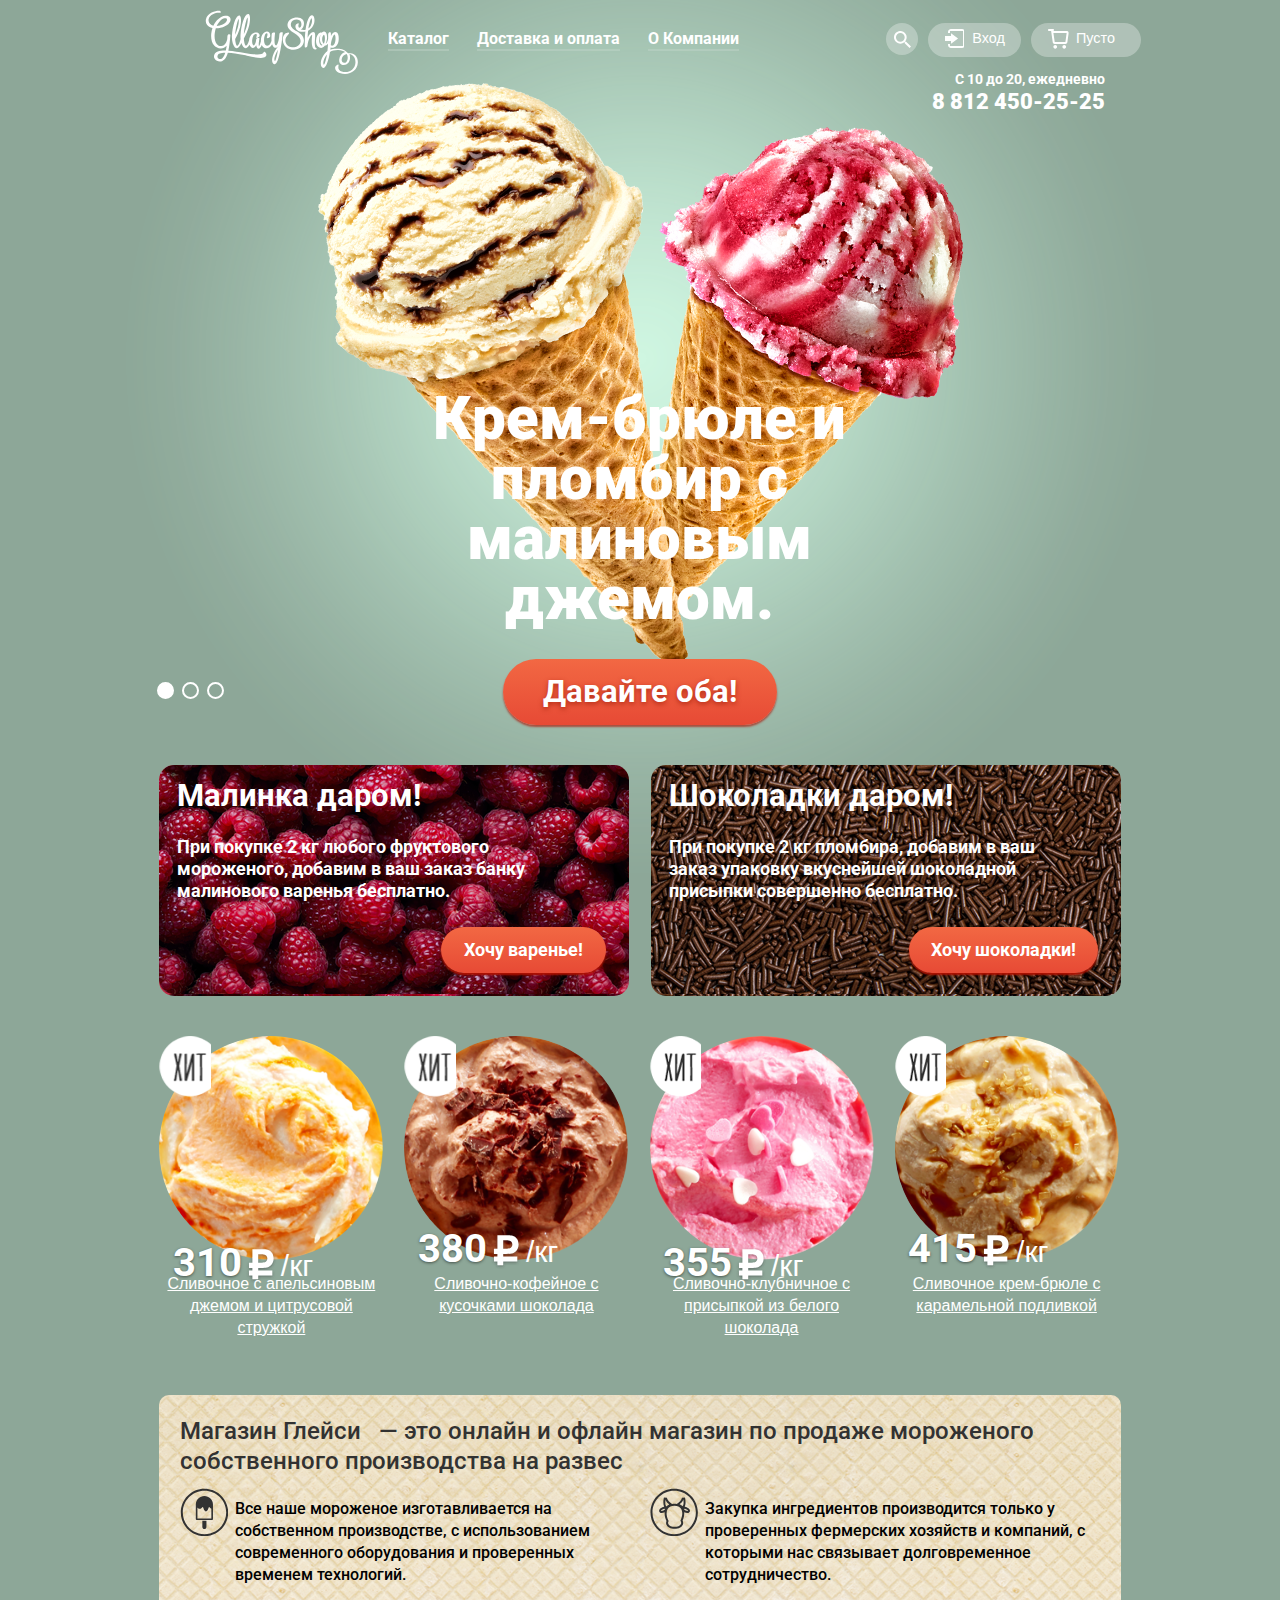
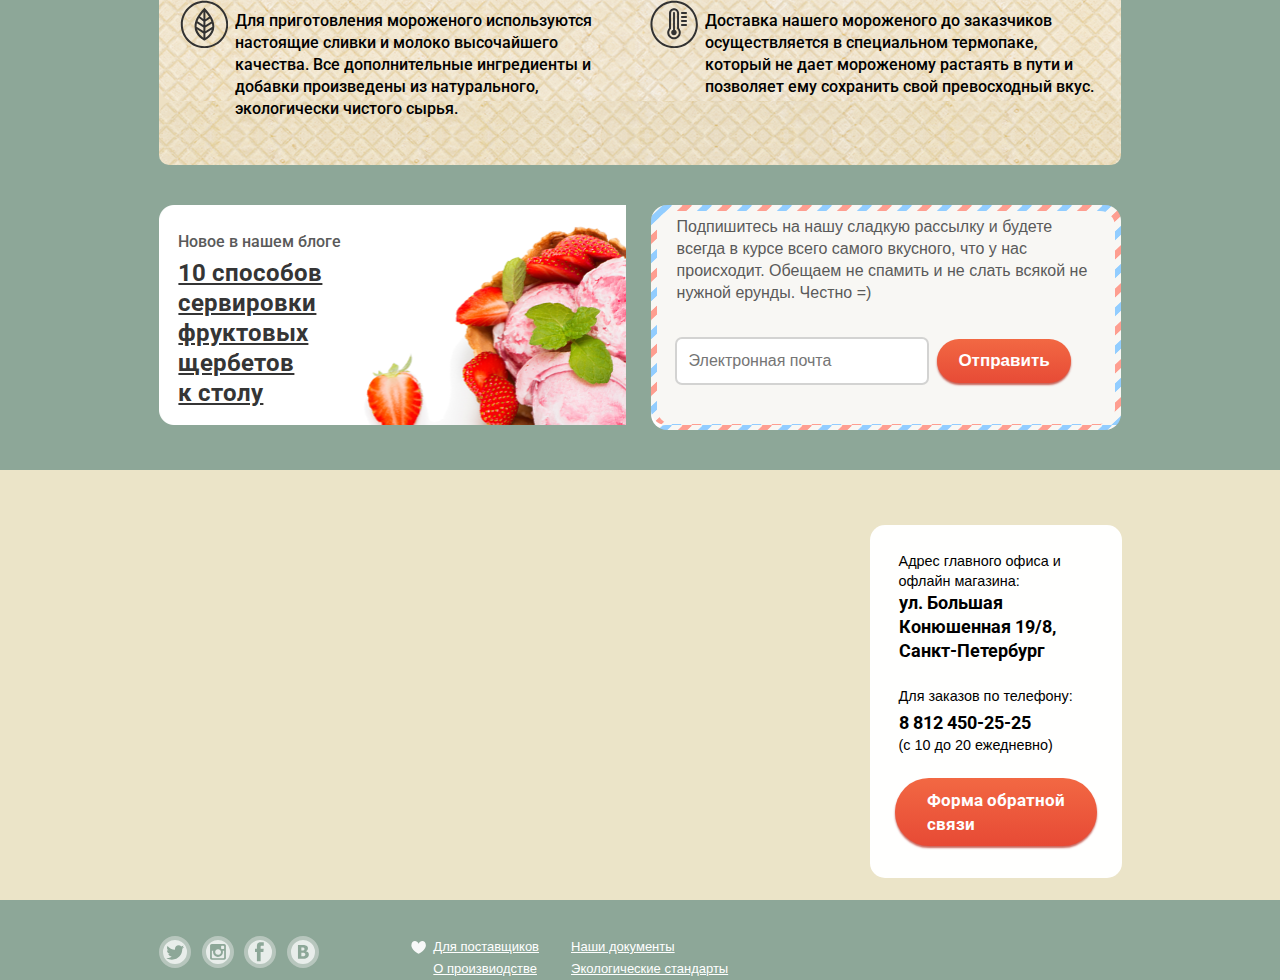
==== commit 86b95f32: "Сделал адаптивность для мобильных устройств" ====
--- a/index.html
+++ b/index.html
@@ -2,17 +2,24 @@
 <html lang="ru">
   <head>
     <meta charset="utf-8">
+    <meta name="viewport" content="width=device-width, initial-scale=1.0">
     <title>Магазин Гллейси</title>
     <link href='https://fonts.googleapis.com/css?family=Roboto:400,500,700,900,300&subset=latin,cyrillic' rel='stylesheet' type='text/css'>
     <link rel="stylesheet" href="css/normalize.css">
     <link rel="stylesheet" href="css/style.css">
+
+    <!-- HTML5 Shim and Respond.js IE8 support of HTML5 elements and media queries -->
+  <!--[if lt IE 9]>
+    <script src="https://oss.maxcdn.com/html5shiv/3.7.2/html5shiv.min.js"></script>
+    <script src="https://oss.maxcdn.com/respond/1.4.2/respond.min.js"></script>
+  <![endif]-->
+
   </head>
   <body>
     <input type="radio" name="toggle" id="btn-1" checked>
     <input type="radio" name="toggle" id="btn-2">
     <input type="radio" name="toggle" id="btn-3">
     <div class="container">
-
         <header class="main-header clearfix  background">
             <nav class="main-navigation clearfix">
               <a href="index.html"><img class="logo" src="img/logo.svg" width="153" height="63" alt="логотип"></a>
--- a/css/style.css
+++ b/css/style.css
@@ -1,6 +1,39 @@
+@font-face {
+  font-family: "Roboto";
+  src: url(".eot?") format("eot"),
+  url(".woff") format("woff"),
+  url(".ttf") format("truetype");
+}
+
+
+img {
+    max-width: 100%;
+    height: auto;
+}
+
+* {
+  margin: 0px;
+  padding: 0px;
+}
+
+*,
+*::before,
+*::after {
+  margin: 0px;
+  padding: 0px;
+  -webkit-box-sizing: inherit;
+          box-sizing: inherit;
+}
+
+html {
+  background-color: #8da798;
+  -webkit-box-sizing: border-box;
+          box-sizing: border-box;
+}
+
+
 body {
-  min-width: 1200px;
-  font: 16px Roboto, Verdana, sans-serif;
+  font: 100% Roboto, Verdana, sans-serif;
   line-height: 1.4em;
   color: #000;
   background-color: #8da798;
@@ -10,7 +43,7 @@
 
 .background {
   position: relative;
-  width: 1146px;
+  width: 79%;
   margin: 0 auto;
   padding: 0 25px;
 }
@@ -24,18 +57,18 @@
 h1 {
   margin: 0;
   font-weight: bold;
-  font-size: 35px;
-  line-height: 41px;
+  font-size: 1.938em;
+  line-height: 1.323em;
 }
 
 h2 {
-  font-size: 24px;
-  line-height: 30px;
-}
-
-
-
-/* Slider */
+  font-size: 1.500em;
+  line-height: 1.250em;
+}
+
+
+
+
 
 body > input[type="radio"] {
   display: none;
@@ -43,7 +76,7 @@
 
 .container {
   background-repeat: no-repeat;
-  background-position: 216px 0px;
+  background-position: top center;
   transition: background-image 0.5s ease, background-color 0.5s ease;
 
 }
@@ -61,24 +94,24 @@
 }
 
 .slide-title {
-  width: 700px;
+  width: 61.082024433%;
   margin: 0 auto;
   margin-bottom: 30px;
   font-weight: 900;
-  font-size: 60px;
-  line-height: 60px;
+  font-size: 3.750em;
+  line-height: 1em;
 
 }
 
 .slide-btn {
   display: inline-block;
-  max-width: 400px;
+  max-width: 34.904013962%;
   padding: 2px 40px;
   margin: 0 auto;
   border-radius: 128px;
   box-sizing: border-box;
-  font-size: 31px;
-  line-height: 63px;
+  font-size: 1.938em;
+  line-height: 2em;
   font-weight: 700;
   color: #ffffff;
   text-decoration: none;
@@ -89,6 +122,7 @@
   background: -webkit-linear-gradient(top, #f26843, #e74a35 100%);
   background: linear-gradient(to bottom, #f26843, #e74a35 100%);
   box-shadow: 0 2px 2px rgba(172, 16, 0, 0.64);
+  outline: none;
 }
 
 .slide-btn:hover {
@@ -96,6 +130,7 @@
   background: -webkit-linear-gradient(top, #f58669 0%, #ec6f5e 100%);
   background:         linear-gradient(to bottom, #f58669 0%, #ec6f5e 100%);
   box-shadow: 0 2px 2px rgba(172, 16, 0, 1);
+  outline: none;
 }
 
 .slide-btn:active {
@@ -103,6 +138,7 @@
   background: -webkit-linear-gradient(top, #d84732 0%, #e1613e 100%);
   background:         linear-gradient(to bottom, #d84732 0%, #e1613e 100%);
   box-shadow: inset 0 2px 2px rgba(172, 16, 0, 1);
+  outline: none;
 }
 
 .slider-buttons {
@@ -148,7 +184,7 @@
 }
 
 #btn-1:checked ~ .container {
-  background-color: #849d8f;
+background-color: #8da798;
   background-image: url("../img/slider-ice-1.png");
 }
 
@@ -178,26 +214,94 @@
   background-image: url("../img/slider-ice-2.png");
 }
 
-
-/* Header */
+@media (max-width: 978px) {
+  .slider-buttons {
+    width: auto;
+  }
+
+  .slide-btn {
+    line-height: 1.2em;
+  }
+
+  .slide-title {
+    font-size: 3.4em;
+    margin-bottom: 10px;
+  }
+}
+
+@media (max-width: 780px) {
+  .slide-btn {
+    font-size: 1.3em;
+    line-height: 1em;
+    padding: 15px;
+    width: 90%;
+    margin: 0px;
+  }
+  .slider-buttons {
+    display: block;
+    width: 40%;
+    padding: 0;
+    margin: 0;
+  }
+
+  .slider-buttons label {
+    margin: 1px;
+  }
+
+  .slide-title {
+    font-size: 2.3em;
+    margin-bottom: 10px;
+  }
+
+  .container {
+    background-size: 100%;
+    background-position: 10% 10%;
+    margin: 0;
+
+  }
+}
+
+@media (max-width: 480px) {
+  .slide-btn {
+    font-size: 1em;
+    padding: 5px 10px;
+  }
+
+  .slide-title {
+    font-size: 1.5em;
+
+  }
+
+  .container {
+    background-size: 150%;
+    background-position: 55% 5%;
+    margin: 0;
+
+  }
+}
+
+
+ /*header*/
 
 .main-header {
-  width: 1146px;
+  width: 100%;
   font-size: 0px;
 }
 
 .logo {
   width: 153px;
   margin-top: 10px;
-  margin-left: -7px;
+  margin-left: 0px;
   float:left;
   margin-bottom: 20px;
 }
 
+
 .main-navigation {
   float: left;
-  width: 750px;
+  width: 550px;
   font-size: 0;
+  margin-left: 180px;
 }
 
 .main-menu {
@@ -209,17 +313,14 @@
   list-style: none;
 }
 
-/*.underline {
-  border-bottom: 1px solid rgba(230, 230, 235, 0.3);
-}*/
 
 .main-menu > li {
   position: relative;
   display: inline-block;
   padding-bottom: 7px;
   vertical-align: top;
-  font-size: 16px;
-  line-height: 18px;
+  font-size: 1rem;
+  line-height: 1.2rem;
   font-weight: bold;
 }
 
@@ -279,12 +380,9 @@
   left: -6px;
   z-index: 3;
   display: none;
-  width: 143px;
+  width: 160%;
   margin-top: 7px;
   padding: 4px 0px 10px 0px;
-  font-size: 14px;
-  line-height: auto;
-  font-weight: 400;
   list-style: none;
   background-color: #f8f7f4;
   border-radius: 6px;
@@ -293,11 +391,13 @@
 
 .sub-menu-item {
   display: block;
-  font-family: "Roboto Regular";
-  padding-top:10px;
-  padding-bottom:6px;
+  padding-top:6px;
+  padding-bottom:2px;
   padding-left: 20px;
-  color: #343434;
+  color: #000;
+  font-size: 14px;
+  font-weight: 400;
+  line-height: 28px;
   position: relative;
   margin-bottom: 0px;
   border-top-left-radius: 6px;
@@ -308,7 +408,6 @@
 
 .sub-menu .news {
   display: block;
-  font-family: "Roboto Bold";
   padding-top:10px;
   padding-bottom:6px;
   margin-bottom: 5px;
@@ -320,10 +419,6 @@
   font-weight: 700;
   border-top-left-radius: 6px;
   border-top-right-radius: 6px;
-}
-
-.sub-menu a {
-  width: inherit;
 }
 
 .sub-menu .news:after {
@@ -362,7 +457,7 @@
 
 .user-block {
   float: right;
-  min-width: 350px;
+  min-width: 30.541012216%;
   margin-top: 23px;
 }
 
@@ -378,10 +473,10 @@
   margin-right: 10px;
   padding-bottom: 2px;
   display: inline-block;
-  font-size: 14px;
-  line-height: 16px;
+  font-size: 0.9rem;
+  line-height: 1.1rem;
   vertical-align: top;
-  right: -80px;
+  right: 0px;
 }
 
 .user-block li:last-child {
@@ -585,6 +680,7 @@
   border-radius: 20px;
   box-shadow: 0 1px 2px 1px #c9685d;
   cursor: pointer;
+  outline: none;
 }
 
 .enter .wrapper-link {
@@ -612,7 +708,7 @@
 .basket > a {
   position: relative;
   display: block;
-  width: 73px;
+  width: 110px;
   padding: 7px 0px 9px 45px;
   color: #ffffff;
   background-color: rgba(255, 255, 255, 0.3);
@@ -784,15 +880,15 @@
   background-image: linear-gradient(to bottom, #f26843 0%, #e74b36 100%);
   box-shadow: 0 1px 2px 1px #c9685d;
   cursor: pointer;
+  outline: none;
 }
 
 .contacts {
   float: left;
-  width: 350px;
+  width: 60%;
   margin-top: 12px;
   color: #fff;
   text-align: right;
-
 }
 
 .contacts p:first-child {
@@ -810,8 +906,63 @@
   font-weight: 900;
 }
 
-
-/*index.html*/
+@media (max-width: 1140px) {
+
+  }
+}
+
+@media (max-width: 768px) {
+
+}
+
+@media (max-width: 480px) {
+
+
+   .logo {
+     display: block;
+     width: 120px;
+     margin-left: 10%;
+   }
+
+   .main-menu .btn-link {
+     color: #8A2BE2;
+     margin: 0;
+   }
+
+   .main-navigation {
+     width: 150px;
+   }
+
+   .user-block {
+     margin-right: 30px;
+   }
+
+   .search-form {
+     left: 5px;
+     width: 200px;
+   }
+
+   .search-form input[type="search"] {
+     width: 170px;
+   }
+
+   .enter-form {
+     left: -60px;
+   }
+
+   .basket-form {
+     left: -50px;
+     width: 280%;
+   }
+
+   .contacts {
+     width: 90%;
+   }
+}
+
+
+
+
 
 .free {
   margin-bottom: 40px;
@@ -820,7 +971,8 @@
 .left-sale {
   box-sizing: border-box;
   float: left;
-  width: 560px;
+  width: 48.865619546%;
+  height: auto;
   padding-top: 10px ;
   padding-right: 23px ;
   padding-left: 18px;
@@ -852,12 +1004,14 @@
   background-image: -moz-linear-gradient( 90deg, rgb( 231, 74, 53 ) 0%, rgb( 242, 104, 67 ) 100%);
   background-image: -webkit-linear-gradient( 90deg, rgb( 231, 74, 53 ) 0%, rgb( 242, 104, 67 ) 100%);
   box-shadow: 0px 2px 2px 0px rgb( 172, 16, 0 );
+  outline: none;
 }
 
 .right-sale {
   box-sizing: border-box;
   float: right;
-  width: 560px;
+  width: 48.865619546%;
+  height: auto;
   padding-top: 10px ;
   padding-right: 23px ;
   padding-left: 18px;
@@ -889,18 +1043,47 @@
   background-image: -moz-linear-gradient( 90deg, rgb( 231, 74, 53 ) 0%, rgb( 242, 104, 67 ) 100%);
   background-image: -webkit-linear-gradient( 90deg, rgb( 231, 74, 53 ) 0%, rgb( 242, 104, 67 ) 100%);
   box-shadow: 0px 2px 2px 0px rgb( 172, 16, 0 );
+  outline: none;
 }
 
 .left-sale a:hover,
 .right-sale a:hover {
   background-image: linear-gradient(to top, #ec6e5d 0%, #f58669 100%);
   box-shadow: 0 1px 2px #ac1000;
+  outline: none;
 }
 
 .left-sale a:active,
 .right-sale a:active {
   background-image: linear-gradient(to top, #e1613e 0%, #d74531 100%);
   box-shadow: inset 0 2px 2px #942718;
+  outline: none;
+}
+
+@media (max-width: 480px) {
+  .left-sale {
+    width: 100%;
+    height: auto;
+    margin: 0px;
+    margin-top: 10px;
+
+  }
+  .right-sale {
+    width: 100%;
+    height: auto;
+    margin: 0px;
+    margin-top: 10px;
+  }
+
+  .right-sale a {
+    width: 70%;
+    font-size: 0.7em;
+  }
+
+  .left-sale a {
+    width: 60%;
+    font-size: 0.7em;
+  }
 }
 
 .hit {
@@ -920,7 +1103,7 @@
 .ice {
   position: relative;
   display: inline-block;
-  width: 267px;
+  width: 23.298429319%;
   margin-right: 2.2%;
   margin-bottom: 40px;
   font-size: 16px;
@@ -968,8 +1151,8 @@
 
 .price {
   position: absolute;
-  top: 214px;
-  left: 15px;
+  top: 64%;
+  left: 6%;
   margin: 0px;
   color: #fff;
   font-size: 30px;
@@ -999,8 +1182,8 @@
   display: block;
   color: #fff;
   z-index: 3;
-  font-size: 16px;
-  line-height: 22px;
+  font-size: 1rem;
+  line-height: 1.375rem;
   text-align: center;
   padding: 0px 5px;
   margin-bottom: 16px;
@@ -1050,6 +1233,36 @@
   box-shadow: 0 2px 2px 0 #be401a;
 }
 
+@media (max-width:1014px) {
+
+}
+
+@media (max-width:768px) {
+
+}
+
+@media (max-width:480px) {
+  .ice {
+    width: 100%;
+    margin: 0;
+  }
+
+  .ice-sale:before {
+    width: 30%;
+    height: 30%;
+  }
+
+  .price {
+    top: 57%;
+  }
+
+  .ice .quick-view {
+    padding: 5px 15px;
+  }
+
+}
+
+
 .quick-view:hover,
 .basket-form input[type="submit"]:hover,
 .enter-form input[type="submit"]:hover,
@@ -1074,11 +1287,12 @@
 .feedback input[type="submit"]:active {
   background: linear-gradient(to bottom, #d84732 0%, #e1613e 100%);
   box-shadow: inset 0 2px 2px rgba(172, 16, 0, 1);
+  outline: none;
 }
 
 .about-us {
   box-sizing:border-box;
-  width: 1146px;
+  width: 100%;
   padding: 21px;
   margin-bottom: 40px;
   background-color: #ede2c8;
@@ -1090,7 +1304,6 @@
   margin: 0;
   margin-bottom: 22px;
   color: #323232;
-  /*margin-left: 20px;*/
   margin-right: 20px;
   font-weight: 500;
 }
@@ -1098,8 +1311,8 @@
 .column-left {
   box-sizing: border-box;
   float: left;
-  margin-right: 1.1%; /*12px*/
-  width: 48.86%; /*560px*/
+  margin-right: 1.1%;
+  width: 48.86%;
   /*padding-left: 1.74%;/*20px*/*/
 }
 
@@ -1151,10 +1364,36 @@
   margin-bottom: 40px;
 }
 
+@media (max-width: 1016px) {
+
+}
+
+@media (max-width: 768px) {
+
+}
+
+@media (max-width: 480px) {
+  .about-us h2 {
+    font-size: 1rem;
+  }
+
+  .column-left {
+    width: 100%;
+  }
+
+  .column-right {
+    width: 100%;
+  }
+
+  .column-left p, .column-right p {
+    font-size: 0.8rem;
+  }
+}
+
 .blog {
   box-sizing: border-box;
   float: left;
-  width: 560px;
+  width: 48.5%;
   min-height: 220px;
   padding: 26px 256px 0px 19px;
   background: url("../img/bg/bg-raspberry2.png");
@@ -1183,20 +1422,21 @@
 .mail-delivery {
   box-sizing: border-box;
   float: right;
-  width: 560px;
+  width: 48.9%;
+  min-height: 202px;
   padding: 6px;
   color: #5a5a5a;
   font-weight: 400px;
   border-radius: 16px;
   background: url("../img/message-pattern.png") #fff;
+
 }
 
 .message-wrapper {
   box-sizing: border-box;
-  width: 549px;
-  max-height: 218px;
-  overflow: auto;
-  padding:11px 20px;
+  width: 100%;
+  min-height: 208px;
+  padding:5px 20px 5px 20px;
   background-color: #f8f7f4;
   border-radius: 15px;
 }
@@ -1207,7 +1447,7 @@
   color: #5a5a5a;
   font-size: 16px;
   font-weight: 400;
-  line-height: 1.375em;
+  line-height: 22px;
 
 }
 
@@ -1222,7 +1462,7 @@
 .message-wrapper input[type="email"] {
   box-sizing: border-box;
   display: inline-block;
-  width: 366px;
+  width: 60%;
   margin: 0;
   margin-right: 10px;
   margin-bottom: 36px;
@@ -1236,6 +1476,12 @@
   box-shadow: 0 0 0 2px #d3d3d2;
   border: none;
   border-radius: 5px;
+
+}
+
+.message-wrapper input[type="email"]::-moz-placeholder {
+  color: grey;
+  font-size: 14px;
 }
 
 .message-wrapper input[type="email"]:hover,
@@ -1275,13 +1521,50 @@
   background-image: linear-gradient(to bottom, #f26843 0%, #e74b36 100%);
   box-shadow: 0 2px 2px rgba(172, 16, 0, 0.64);
   cursor: pointer;
+  outline: none;
+}
+
+@media (max-width: 1016px) {
+
+}
+
+@media (max-width: 768px) {
+
+}
+
+@media (max-width: 480px) {
+  .blog {
+    width: 100%;
+    border-radius: 10px;
+    margin-bottom: 20px;
+  }
+
+  .blog h3 {
+    font-size: 1rem;
+    width: 350px;
+  }
+
+  .blog a {
+    font-size: 1.5rem;
+    line-height: 2rem;
+    width: 200px;
+  }
+
+  .mail-delivery {
+    width: 100%;
+  }
+
+  .message-wrapper input[type="email"] {
+    width: 90%;
+    margin-bottom: 10px;
+  }
 }
 
 .map {
   height: 430px;
   background-color: #ebe4c8;
   background-repeat: no-repeat;
-  background-size: 100% 100%;
+  background-size: 79% 79%;
   margin-bottom: 35px;
 }
 
@@ -1290,21 +1573,20 @@
   position: absolute;
   top: -410px;
   right: 2.3%;
-  width: 303px;
+  width: 25%;
   padding: 26px 25px 12px 25px;
   font-weight: 400;
   background-color: rgba(255, 255, 255, 0.98);
   border-radius: 15px;
-  max-height: 300px;
-  overflow: auto;
+
 }
 
 .contacts-form p {
   padding: 0px 4px;
   margin: 0;
   margin-bottom: 23px;
-  font-size: 14px;
-  line-height: 1.25em;
+  font-size: 0.9rem;
+  line-height: 1.25rem;
 }
 
 .contacts-form span {
@@ -1319,10 +1601,10 @@
 }
 
 .contact-btn {
-  box-sizing: border-box;
+
   display: inline-block;
   margin-bottom: 20px;
-  padding: 10px 33px;
+  padding: 10px 32px;
   color: #fefefe;
   font-size: 17px;
   font-weight: 700;
@@ -1353,13 +1635,14 @@
 
 
 .feedback {
+  box-sizing: border-box;
   position: fixed;
   top:10%;
   left:50%;
   right: 50%;
   z-index: 5;
   display: none;
-  width: 477px;
+  width: 35%;
   margin-left: -15.5%;
   border-radius: 12px;
   background: #f8f7f4;
@@ -1386,30 +1669,29 @@
 
 .feedback a:after,
 .feedback a:before {
-  position: absolute;
-  top: -60px;
-  left: 425px;
+  position: fixed;
+  top: 15%;
+  right: 33%;
   width: 23px;
-  height: 23px;
+  height: 2px;
   background: #000;
-  background: url("../img/icon/icon-del.svg") no-repeat;
   content: "";
 }
 
-/*.feedback a:after {
+.feedback a:after {
   transform: rotate(45deg);
 }
 
 .feedback a:before {
   transform: rotate(-45deg);
-}*/
+}
 
 
 .feedback input[type="text"],
 .feedback input[type="email"] {
   box-sizing: border-box;
   display: block;
-  width: 267px;
+  width: 50%;
   margin-bottom: 20px;
   margin-left: 24px;
   padding: 10px 15px;
@@ -1423,7 +1705,7 @@
   box-sizing: border-box;
   margin-bottom: 20px;
   margin-left: 24px;
-  width: 428px;
+  width: 90%;
   min-height: 155px;
   color: #323232;
   border: 1px solid #d3d3d2;
@@ -1436,7 +1718,7 @@
   box-sizing: border-box;
   text-align: right;
   float: right;
-  width: 139px;
+  width: 28%;
   color: #fff;
   font-size: 18px;
   line-height: 24px;
@@ -1451,16 +1733,59 @@
 }
 
 
+@media (max-width: 1016px) {
+
+}
+
+@media (max-width: 768px) {
+
+}
+
+@media (max-width: 480px) {
+  .contacts-form {
+    position: relative;
+    width: 100%;
+    max-height: 350px;
+    top: 0px;
+  }
+
+  .contact-btn {
+    font-size: 1rem;
+    padding: 10px;
+  }
+
+  .feedback {
+    width: 100%;
+    left: 15%;
+  }
+
+  .feedback input[type="submit"] {
+    width: 35%;
+  }
+
+  .feedback a:after,
+  .feedback a:before {
+    position: fixed;
+    top: 15%;
+    right: 15%;
+    width: 23px;
+    height: 2px;
+    background: #000;
+    content: "";
+  }
+}
+
+
 /*footer*/
 
 footer {
-  height: 66px;
+  height: auto;
 }
 
 footer.pre::before {
   display: block;
   content: "";
-  width: 1146px;
+  width: 100%;
   height: 1px;
   float: left;
   opacity: 0.3;
@@ -1476,7 +1801,7 @@
 
 .social-links {
   float: left;
-  width: 267px;
+  width: 23.298429319%;
   margin-right: 28px;
 }
 
@@ -1505,22 +1830,26 @@
 .social-btn-tw {
    background-image: url("../img/icon/icon-tw.svg");
    background-repeat: no-repeat;
+   background-position: center;
 }
 
 .social-btn-inst {
    background-image: url("../img/icon/icon-inst.svg");
    background-repeat: no-repeat;
+   background-position: center;
 
 }
 
 .social-btn-fb {
    background: url("../img/icon/icon-fb.svg");
    background-repeat: no-repeat;
+   background-position: center;
 }
 
 .social-btn-vk {
    background: url("../img/icon/icon-vk.svg");
    background-repeat: no-repeat;
+   background-position: center;
 }
 
 
@@ -1579,11 +1908,32 @@
   color: #ffbc9e;
 }
 
+
+@media (max-width: 1016px) {
+
+}
+
+@media (max-width: 768px) {
+
+}
+
+@media (max-width: 480px) {
+  .social-links {
+    width: 100%;
+    text-align: center;
+    margin-top: 20px;
+  }
+
+  .footer-info-right {
+    margin-left: 20px;
+  }
+}
+
 /* catalog.html */
 
 .breadcrumbs {
   float: left;
-  width: 560px;
+  width: 100%;
   margin-bottom: 2px;
   margin-top: 15px;
   font-family: "Roboto Regular";
@@ -1593,6 +1943,7 @@
 
 .breadcrumbs-list {
   display: inline-block;
+  margin-left: 155px;
   padding: 0;
   font-size: 0;
   line-height: 0;
@@ -1613,8 +1964,8 @@
 
 .breadcrumbs li::after {
     position: absolute;
-    top: -1px;
-    right: 7px;
+    top: -1%;
+    right: 10%;
     display: block;
     content: "»";
 }
@@ -1633,10 +1984,10 @@
 
 .breadcrumbs a::after {
   position: absolute;
-  top: 15px;
-  bottom: 1px;
-  right: 0px;
-  left: 0px;
+  top: 90%;
+  bottom: 1%;
+  right: 0%;
+  left: 0%;
   display: block;
   background-color: #c1cec6;
   height: 2px;
@@ -1647,6 +1998,21 @@
 .breadcrumbs a:hover,
 .breadcrumbs a:active {
   color: #ffbc9e;
+}
+
+@media (max-width: 1016px) {
+
+}
+
+@media (max-width: 768px) {
+
+}
+
+@media (max-width: 480px) {
+  .breadcrumbs  {
+    width: 100%;
+    margin-top: 20px;
+  }
 }
 
 .bsns-contacts a:hover:after, .bsns-contacts a:active:after  {
@@ -1660,10 +2026,9 @@
   line-height: 1.875em;
   margin-bottom: 28px;
 }
-
 .choice-form {
   box-sizing: border-box;
-  width: 860px;
+  width: 76.5%;
   margin-bottom: 40px;
   color: #fff;
   font-size: 0px;
@@ -1716,8 +2081,8 @@
 
 .choice-wrapper:first-child:after{
   position: absolute;
-  top: 40px;
-  right: 15px;
+  top: 65%;
+  right: 10%;
   border-top: 4px solid #fff;
   border-right: 4px solid transparent;
   border-left: 4px solid transparent;
@@ -1957,27 +2322,49 @@
   background-color: rgba(255, 255, 255, 0.19);
   border: 2px solid white;
   cursor: pointer;
+  outline: none;
 }
 
 .choice-form input[type="submit"]:hover {
   color: #363636;
   background-color: rgba(255, 255, 255, 0.99);
+  outline: none;
 }
 
 .choice-form input[type="submit"]:active {
   color: #363636;
   background-color: #ededed;
   box-shadow: inset 0 2px 1px dimgrey;
-}
+  outline: none;
+}
+
 
 .goods {
   margin-bottom: 80px;
   font-size: 0px;
 }
 
+@media (max-weight: 480px) {
+  .choice-form {
+    width: 100%;
+    margin: 0;
+  }
+
+  .radio-wrapper {
+    margin-bottom: 10px;
+  }
+
+  .choice-form input[type="submit"] {
+    display: inline-block;
+    text-align: center;
+    vertical-align: middle;
+  }
+
+}
+
 .paginator {
   float: right;
-  width: 190px;
+  width: 20%;
   font-size: 0;
   margin-bottom: 37px;
 }
@@ -2002,8 +2389,8 @@
   box-sizing: border-box;
   display: inline-block;
   text-decoration: none;
-  width: 26px;
-  height: 25px;
+  width: 10%;
+  height: auto;
   margin-right: 2px;
   color: #fff;
   font-size: 16px;
